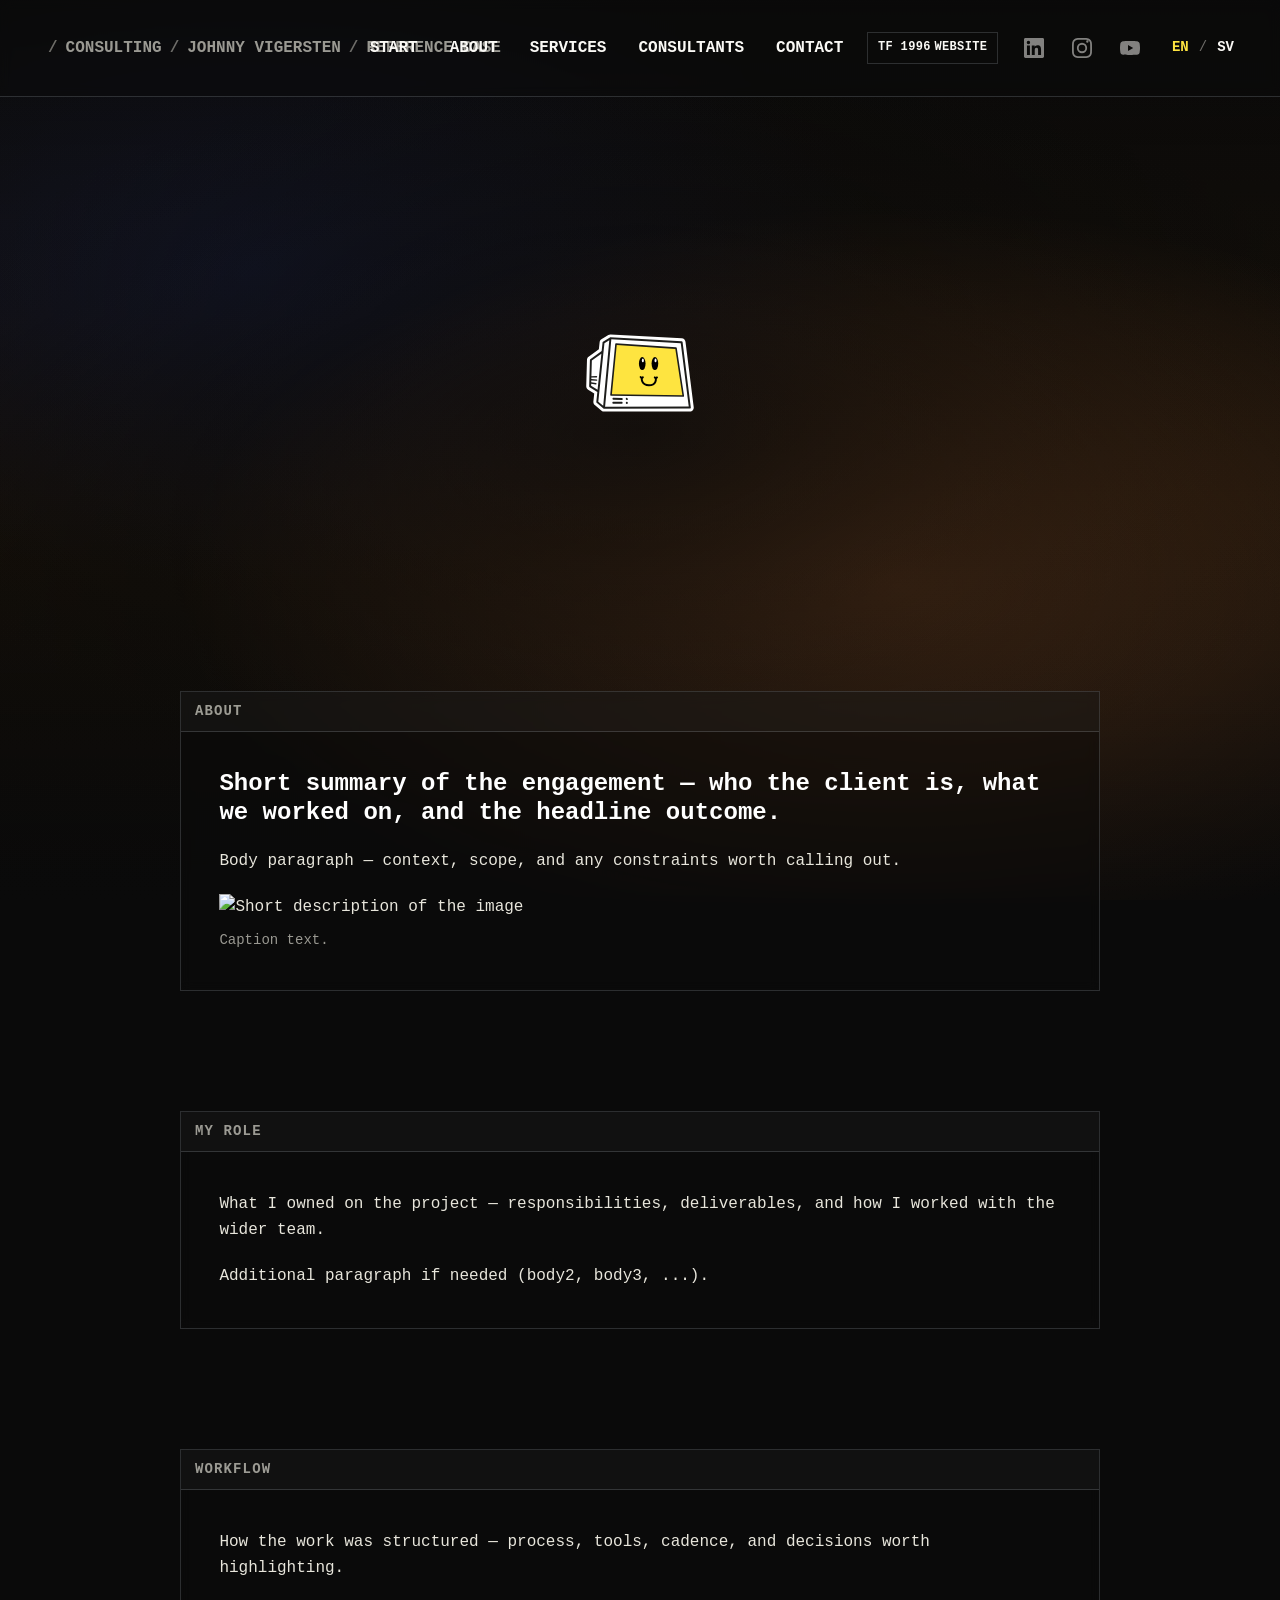
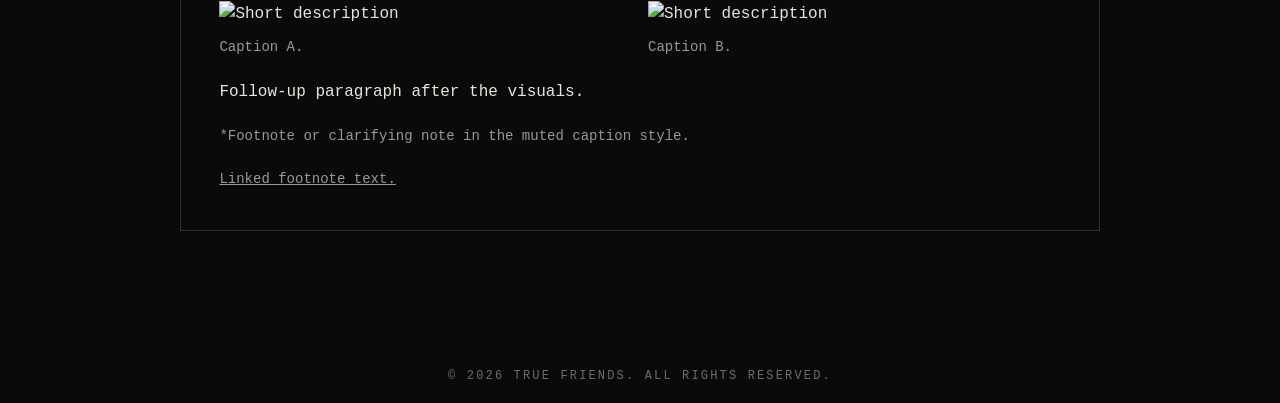
==== reference-cases/template.html @ f553ed0c "True Friends Consulting, split out of true-friends-website Consulting's own content, plus the brand " ====
<!DOCTYPE html>
<html lang="en">
<head>
    <meta charset="UTF-8">
    <meta name="viewport" content="width=device-width, initial-scale=1.0">
    <meta name="theme-color" content="#0a0a0a">
    <!-- TODO: customise the page title per case (e.g. "True Friends — Epiroc"). -->
    <title>True Friends — Reference case</title>
    <!-- TODO: customise the description per case. -->
    <meta name="description" content="True Friends reference case — short summary of the engagement, role and outcome.">

    <meta http-equiv="Content-Security-Policy" content="default-src 'self'; style-src 'self' https://fonts.googleapis.com; font-src 'self' https://fonts.gstatic.com; script-src 'self'; connect-src 'self' https://formsubmit.co; img-src 'self' data:; form-action 'self' https://formsubmit.co; base-uri 'self'; object-src 'none';">
    <meta name="referrer" content="strict-origin-when-cross-origin">
    <meta name="robots" content="index,follow">

    <link rel="icon" type="image/svg+xml" href="../img/tf-pc-favicon.svg">

    <link rel="preconnect" href="https://fonts.googleapis.com">
    <link rel="preconnect" href="https://fonts.gstatic.com" crossorigin>
    <link rel="stylesheet" href="https://fonts.googleapis.com/css2?family=JetBrains+Mono:wght@400;500;700;800&display=swap">

    <link rel="stylesheet" href="../css/tokens.css">
    <link rel="stylesheet" href="../css/base.css">
    <link rel="stylesheet" href="../css/components.css?v=2">
    <link rel="stylesheet" href="../css/layout.css">
    <!-- Blocking on purpose: decides before first paint whether the
         English markup is about to be translated. See the file. -->
    <script src="../js/lang-boot.js"></script>
</head>
<body>


<svg class="tf-svg-sprite" aria-hidden="true" style="position:absolute;width:0;height:0;overflow:hidden">
  <defs>
    <symbol id="icon-linkedin" viewBox="0 0 24 24"><path d="M20.45 20.45h-3.55v-5.57c0-1.33-.02-3.05-1.86-3.05-1.86 0-2.14 1.45-2.14 2.95v5.67H9.35V9h3.41v1.56h.05c.48-.9 1.64-1.86 3.38-1.86 3.61 0 4.27 2.38 4.27 5.47v6.28zM5.34 7.43a2.06 2.06 0 110-4.12 2.06 2.06 0 010 4.12zM7.11 20.45H3.56V9h3.55v11.45zM22.22 0H1.77C.79 0 0 .77 0 1.72v20.56C0 23.23.79 24 1.77 24h20.45C23.21 24 24 23.23 24 22.28V1.72C24 .77 23.21 0 22.22 0z"/></symbol>
    <symbol id="icon-instagram" viewBox="0 0 24 24"><path d="M12 2.16c3.2 0 3.58.01 4.85.07 1.17.05 1.8.25 2.23.41.56.22.96.48 1.38.9.42.42.68.82.9 1.38.16.42.36 1.06.41 2.23.06 1.27.07 1.65.07 4.85s-.01 3.58-.07 4.85c-.05 1.17-.25 1.8-.41 2.23-.22.56-.48.96-.9 1.38-.42.42-.82.68-1.38.9-.42.16-1.06.36-2.23.41-1.27.06-1.65.07-4.85.07s-3.58-.01-4.85-.07c-1.17-.05-1.8-.25-2.23-.41-.56-.22-.96-.48-1.38-.9-.42-.42-.68-.82-.9-1.38-.16-.42-.36-1.06-.41-2.23C2.17 15.58 2.16 15.2 2.16 12s.01-3.58.07-4.85c.05-1.17.25-1.8.41-2.23.22-.56.48-.96.9-1.38.42-.42.82-.68 1.38-.9.42-.16 1.06-.36 2.23-.41C8.42 2.17 8.8 2.16 12 2.16zM12 0C8.74 0 8.33.01 7.05.07 5.78.13 4.9.34 4.14.63c-.79.31-1.46.72-2.13 1.38C1.35 2.68.94 3.35.63 4.14.34 4.9.13 5.78.07 7.05.01 8.33 0 8.74 0 12s.01 3.67.07 4.95c.06 1.27.27 2.15.56 2.91.31.79.72 1.46 1.38 2.13.67.67 1.34 1.07 2.13 1.38.76.29 1.64.5 2.91.56C8.33 23.99 8.74 24 12 24s3.67-.01 4.95-.07c1.27-.06 2.15-.27 2.91-.56.79-.31 1.46-.72 2.13-1.38.67-.67 1.07-1.34 1.38-2.13.29-.76.5-1.64.56-2.91.06-1.28.07-1.69.07-4.95s-.01-3.67-.07-4.95c-.06-1.27-.27-2.15-.56-2.91-.31-.79-.72-1.46-1.38-2.13C21.32 1.35 20.65.94 19.86.63 19.1.34 18.22.13 16.95.07 15.67.01 15.26 0 12 0zm0 5.84a6.16 6.16 0 100 12.32 6.16 6.16 0 000-12.32zm0 10.16a4 4 0 110-8 4 4 0 010 8zm6.41-10.4a1.44 1.44 0 100-2.88 1.44 1.44 0 000 2.88z"/></symbol>
    <symbol id="icon-youtube" viewBox="0 0 24 24"><path d="M23.5 6.2a3 3 0 00-2.1-2.12C19.6 3.6 12 3.6 12 3.6s-7.6 0-9.4.48A3 3 0 00.5 6.2 31.3 31.3 0 000 12a31.3 31.3 0 00.5 5.8 3 3 0 002.1 2.12C4.4 20.4 12 20.4 12 20.4s7.6 0 9.4-.48a3 3 0 002.1-2.12A31.3 31.3 0 0024 12a31.3 31.3 0 00-.5-5.8zM9.6 15.6V8.4l6.24 3.6-6.24 3.6z"/></symbol>
  </defs>
</svg>
<a href="#main" class="sr-only" data-i18n="aria.skip">Skip to content</a>

<header class="nav" id="site-nav" data-open="false">
    <div class="nav__inner">
        <div class="nav__crumbs">
            <a href="../index.html" class="nav__brand" aria-label="True Friends home" data-i18n-aria-label="aria.home">
                <img class="nav__brand-logo" src="../img/tf-pc-logo-transparent.svg" alt=""
                     width="1955" height="1491" decoding="async">
                <img class="nav__brand-logo nav__brand-logo--hover" src="../img/tf-pc-logo-yellow-transparent.svg" alt=""
                     width="1955" height="1491" decoding="async" aria-hidden="true">
            </a>
            <span class="nav__crumb-sep" aria-hidden="true">/</span>
            <a href="../consulting.html" class="nav__crumb-link" data-i18n="hero.consulting">Consulting</a>
            <span class="nav__crumb-sep" aria-hidden="true">/</span>
            <!-- TODO: swap the consultant name + data-i18n key if the case is by a different consultant. -->
            <a href="../consulting.html#team" class="nav__crumb-link" data-i18n="team.members.johnny.name">Johnny Vigersten</a>
            <span class="nav__crumb-sep" aria-hidden="true">/</span>
            <!-- TODO: replace with the case name, e.g. "Epiroc". -->
            <span class="nav__crumb-current" aria-current="page">Reference case</span>
        </div>

        <nav class="nav__links" aria-label="Primary" data-i18n-aria-label="aria.primary">
            <a class="nav__link" href="../consulting.html#top" data-i18n="nav.start">Start</a>
            <a class="nav__link" href="../consulting.html#about" data-i18n="nav.about">About</a>
            <a class="nav__link" href="../consulting.html#services" data-i18n="nav.services">Services</a>
            <a class="nav__link" href="../consulting.html#team" data-i18n="nav.team">Consultants</a>
            <a class="nav__link" href="../consulting.html#contact" data-i18n="nav.contact">Contact</a>
        </nav>

        <div class="nav__right">
            <a class="nav__era" href="../1996/index.html"><span data-i18n="era.classic">TF 1996</span> <span class="nav__era-tail" data-i18n="era.classicTail">website</span></a>

            <div class="nav__socials" aria-label="Social links" data-i18n-aria-label="aria.socialLinks">
                <a class="social" data-href="https://www.linkedin.com/" target="_blank" rel="noopener" aria-label="LinkedIn" aria-disabled="true">
                    <svg viewBox="0 0 24 24" fill="currentColor" aria-hidden="true"><use href="#icon-linkedin"/></svg>
                </a>
                <a class="social" data-href="https://www.instagram.com/" target="_blank" rel="noopener" aria-label="Instagram" aria-disabled="true">
                    <svg viewBox="0 0 24 24" fill="currentColor" aria-hidden="true"><use href="#icon-instagram"/></svg>
                </a>
                <a class="social" data-href="https://www.youtube.com/" target="_blank" rel="noopener" aria-label="YouTube" aria-disabled="true">
                    <svg viewBox="0 0 24 24" fill="currentColor" aria-hidden="true"><use href="#icon-youtube"/></svg>
                </a>
            </div>


            <div class="nav__langs" role="group" aria-label="Switch language" data-i18n-aria-label="aria.langSwitch">
                <button type="button" class="nav__lang" data-lang="en" aria-pressed="true">EN</button>
                <span class="nav__lang-divider" aria-hidden="true">/</span>
                <button type="button" class="nav__lang" data-lang="sv" aria-pressed="false">SV</button>
            </div>

            <button class="nav__toggle" aria-label="Toggle navigation menu" aria-controls="mobile-drawer" aria-expanded="false" data-i18n-aria-label="aria.mobileMenu">
                <span class="icon-bar" aria-hidden="true"></span>
            </button>
        </div>
    </div>

    <div class="nav__drawer" id="mobile-drawer">
        <a class="nav__link" href="../consulting.html#top" data-i18n="nav.start">Start</a>
        <a class="nav__link" href="../consulting.html#about" data-i18n="nav.about">About</a>
        <a class="nav__link" href="../consulting.html#services" data-i18n="nav.services">Services</a>
        <a class="nav__link" href="../consulting.html#team" data-i18n="nav.team">Consultants</a>
        <a class="nav__link" href="../consulting.html#contact" data-i18n="nav.contact">Contact</a>
        <div class="nav__langs nav__langs--drawer" role="group" aria-label="Switch language">
            <button type="button" class="nav__lang" data-lang="en" aria-pressed="true">EN</button>
            <span class="nav__lang-divider" aria-hidden="true">/</span>
            <button type="button" class="nav__lang" data-lang="sv" aria-pressed="false">SV</button>
        </div>
        <div class="nav__socials" aria-label="Social links" data-i18n-aria-label="aria.socialLinks">
            <a class="social" data-href="https://www.linkedin.com/" target="_blank" rel="noopener" aria-label="LinkedIn" aria-disabled="true">
                <svg viewBox="0 0 24 24" fill="currentColor" aria-hidden="true"><use href="#icon-linkedin"/></svg>
            </a>
            <a class="social" data-href="https://www.instagram.com/" target="_blank" rel="noopener" aria-label="Instagram" aria-disabled="true">
                <svg viewBox="0 0 24 24" fill="currentColor" aria-hidden="true"><use href="#icon-instagram"/></svg>
            </a>
            <a class="social" data-href="https://www.youtube.com/" target="_blank" rel="noopener" aria-label="YouTube" aria-disabled="true">
                <svg viewBox="0 0 24 24" fill="currentColor" aria-hidden="true"><use href="#icon-youtube"/></svg>
            </a>
        </div>
    </div>
</header>

<main id="main">
    <!-- Hero — blog-post sized. Per-case photo is set via a modifier class
         (e.g. `hero--epiroc`) defined in css/layout.css. The page CSP blocks
         inline `style` attributes, so the photo URL has to live in the CSS. -->
    <section class="hero hero--center hero--blog" id="top">
        <div class="hero__bg" aria-hidden="true"></div>
        <div class="hero__photo" aria-hidden="true"></div>
        <div class="hero__scrim" aria-hidden="true"></div>

        <div class="hero__content">
            <!-- TODO: swap the logo path + alt to match the case
                 (e.g. ../img/reference-cases/<consultant-slug>/<slug>/<slug>-logo.png). -->
            <h1 class="hero__case-heading">
                <img class="hero__case-logo" src="../img/tf-pc-logo-transparent.svg" alt="Client name">
            </h1>
        </div>
    </section>

    <!--
      Per-case body copy goes through a per-case translation file, same
      pattern as the rest of the site. Translation files are grouped by
      consultant, mirroring the reference-cases/ folder structure. For
      each new case:
        1. Create js/translations/<consultant-slug>/<slug>.js by copying
           an existing case file (e.g. johnny-vigersten/epiroc.js or
           johnny-vigersten/kopparbergs-brewery.js) and swap the slug.
        2. Add `refCases.<slug>.<section>.<key>` entries under both `en`
           and `sv` inside that file (body1, body2, ..., caption1, ...).
        3. Load it at the bottom of this page alongside common.js:
             <script src="../js/translations/common.js" defer></script>
             <script src="../js/translations/<consultant-slug>/<slug>.js" defer></script>
        4. Reference each entry on the corresponding tag here via
           `data-i18n="..."` — or `data-i18n-html="..."` if the string
           contains markup such as <a>.
      The inline text below is the fallback shown if a key is missing.

      Available content patterns inside any .section__body:
        • Multiple paragraphs: <p>body1</p><p>body2</p> ...
        • Lede paragraph: <p class="lede">...</p>
        • Image with caption: <figure class="section__figure">
              <img src="..." alt="..." loading="lazy">
              <figcaption class="section__figure-caption">...</figcaption>
            </figure>
        • Two images side by side: wrap two .section__figure blocks in
            <div class="section__figure-row">...</div>
        • Muted footnote / disclaimer: <p class="section__note">...</p>
        • Inline link in a paragraph: use data-i18n-html and embed the
            <a href="..." target="_blank" rel="noopener">...</a> in the string.

      Every section is wrapped in a `.section__terminal` chrome window — same
      style used across the consulting and studio pages, so the ref case reads
      as part of the same terminal aesthetic. The chrome bar carries the
      section title; the body sits below it.

      To add a section other than About / My role / Workflow, follow the same
      <section class="section" id="<slug>" aria-labelledby="<slug>-label">
      structure, add `refCase.<key>` for the chrome title and any per-case
      body keys.
    -->
    <section class="section" id="about" aria-labelledby="about-label">
        <div class="container">
            <div class="section__terminal">
                <div class="section__terminal-chrome">
                    <span class="section__terminal-title" id="about-label" data-i18n="refCase.about">About</span>
                </div>
                <div class="section__terminal-body">
                    <div class="section__body">
                        <p class="lede">Short summary of the engagement — who the client is, what we worked on, and the headline outcome.</p>
                        <p>Body paragraph — context, scope, and any constraints worth calling out.</p>
                        <!-- Example: image + caption. Replace src/alt + the
                             figcaption text (or wire data-i18n to a caption key). -->
                        <figure class="section__figure">
                            <img src="../img/reference-cases/<consultant-slug>/<slug>/<filename>.jpg" alt="Short description of the image" loading="lazy">
                            <figcaption class="section__figure-caption">Caption text.</figcaption>
                        </figure>
                    </div>
                </div>
            </div>
        </div>
    </section>

    <section class="section" id="my-role" aria-labelledby="my-role-label">
        <div class="container">
            <div class="section__terminal">
                <div class="section__terminal-chrome">
                    <span class="section__terminal-title" id="my-role-label" data-i18n="refCase.myRole">My role</span>
                </div>
                <div class="section__terminal-body">
                    <div class="section__body">
                        <p>What I owned on the project — responsibilities, deliverables, and how I worked with the wider team.</p>
                        <p>Additional paragraph if needed (body2, body3, ...).</p>
                    </div>
                </div>
            </div>
        </div>
    </section>

    <section class="section" id="workflow" aria-labelledby="workflow-label">
        <div class="container">
            <div class="section__terminal">
                <div class="section__terminal-chrome">
                    <span class="section__terminal-title" id="workflow-label" data-i18n="refCase.workflow">Workflow</span>
                </div>
                <div class="section__terminal-body">
                    <div class="section__body">
                        <p>How the work was structured — process, tools, cadence, and decisions worth highlighting.</p>
                        <!-- Example: two images side by side. Each <figure>
                             keeps its own caption; the row stacks on mobile. -->
                        <div class="section__figure-row">
                            <figure class="section__figure">
                                <img src="../img/reference-cases/<consultant-slug>/<slug>/<filename-a>.jpg" alt="Short description" loading="lazy">
                                <figcaption class="section__figure-caption">Caption A.</figcaption>
                            </figure>
                            <figure class="section__figure">
                                <img src="../img/reference-cases/<consultant-slug>/<slug>/<filename-b>.jpg" alt="Short description" loading="lazy">
                                <figcaption class="section__figure-caption">Caption B.</figcaption>
                            </figure>
                        </div>
                        <p>Follow-up paragraph after the visuals.</p>
                        <!-- Example: muted footnote (.section__note) — same
                             visual weight as a figure caption. -->
                        <p class="section__note">*Footnote or clarifying note in the muted caption style.</p>
                        <!-- Example: inline hyperlink inside a section__note.
                             Switch the attribute to data-i18n-html so the <a>
                             renders as markup, and put the link in the string. -->
                        <p class="section__note"><a href="https://example.com" target="_blank" rel="noopener">Linked footnote text.</a></p>
                    </div>
                </div>
            </div>
        </div>
    </section>
</main>

<footer class="site-footer">
    <p class="site-footer__copyright" data-i18n="footer.copyright">&copy; 2026 True Friends. All rights reserved.</p>
</footer>

<button type="button" class="back-to-top" id="back-to-top" aria-label="Back to top" data-i18n-aria-label="aria.backToTop" hidden>
    <svg viewBox="0 0 24 24" fill="none" stroke="currentColor" stroke-width="2.5" stroke-linecap="round" stroke-linejoin="round" aria-hidden="true">
        <polyline points="6 15 12 9 18 15"/>
    </svg>
</button>

<script src="../js/translations/common.js" defer></script>
<script src="../js/main.js" defer></script>
</body>
</html>
---- css/tokens.css ----
/*
 * True Friends — Design Tokens
 * Source of truth for colors, typography, spacing, radii, motion.
 * Derived from True Friend Website File in Figma + brand logo (#FEE440).
 */

:root {
  /* ---------- Color ---------- */
  --color-bg: #0a0a0a;
  --color-surface: rgba(255, 255, 255, 0.04);
  --color-surface-hover: rgba(255, 255, 255, 0.07);

  --color-border-subtle: rgba(204, 213, 225, 0.10);
  --color-border: rgba(204, 213, 225, 0.18);
  --color-border-strong: rgba(204, 213, 225, 0.35);
  --color-border-input: rgba(204, 213, 225, 0.22);

  --color-text: #e8e6dc;
  --color-text-strong: #ffffff;
  --color-text-muted: rgba(232, 230, 220, 0.65);
  --color-text-subtle: rgba(232, 230, 220, 0.45);

  --color-cream: #faf9f5;
  --color-nav-fg: var(--color-cream);
  --color-nav-fg-hover: #fee440;

  --color-accent: #fee440;
  /* Flame red — the one hot note against the yellow/black ground. Rare by
     design: button press, the stamped sticker, nothing else. */
  --color-flame: #ff3b1f;
  --color-accent-pressed: #e6cf3a;
  --color-accent-ink: #0a0a0a;

  --color-focus-ring: #fee440;

  /* Frosted-glass surface used for the nav and the section chrome boxes
     — a semi-transparent dark tint under a subtle warm-white
     highlight. Combined with --blur-glass below they read as one
     consistent chrome. */
  --color-glass-tint: rgba(10, 10, 10, 0.5);
  --color-glass-highlight: rgba(255, 255, 255, 0.03);

  /* Backdrop filter applied to every glass surface. */
  --blur-glass: blur(6px) saturate(120%);

  /* Fallback gradient shown behind the hero photo. */
  --gradient-hero:
    radial-gradient(ellipse 80% 60% at 70% 65%, rgba(255, 140, 60, 0.35), transparent 70%),
    radial-gradient(ellipse 70% 50% at 20% 30%, rgba(20, 25, 50, 0.85), transparent 70%),
    linear-gradient(180deg, #0a0a0a 0%, #1a1208 55%, #0a0a0a 100%);

  /* ---------- Typography ---------- */
  /* One voice. JetBrains Mono sets everything that is live text — headings,
     body, nav, buttons, labels. Archivo used to take the display half, on
     the argument that a heavy condensed sans against a monospace body is
     the technical-documentation pairing. What retired it was the brand
     heroes: once each page opened on a drawn mark, the display drama moved
     to artwork and Archivo was left setting h2s, nav links and buttons —
     small sizes where its 900 weight and 88% width axis read as nothing
     more than a bold sans, while still costing its entire weight-and-width
     variable payload.

     The two tokens are kept separate and identical rather than collapsed
     into one. They name roles, not files, so the display half can be
     re-pointed at a second face later without touching a rule.

     Headings take their authority from weight, size, case and tracking
     instead of from a second family. That works here because the mark above
     them is already doing the shouting. */
  --font-display: "JetBrains Mono", ui-monospace, "SFMono-Regular", "Menlo", "Consolas", monospace;
  --font-body: "JetBrains Mono", ui-monospace, "SFMono-Regular", "Menlo", "Consolas", monospace;
  --fs-body: 1rem;
  --fs-small: 0.875rem;
  /* Small caps have no ascenders or descenders to set a rhythm, so they are
     opened up. There is no matching display value: --tracking-display was
     -0.04em to pull in Archivo's generous sidebearings, and a monospace face
     has a fixed advance width that negative tracking only crowds. */
  --tracking-label: 0.03em;

  --fs-caption: 0.75rem;

  --lh-snug: 1.2;
  --lh-relaxed: 1.65;

  /* ---------- Layout / spacing ---------- */
  --container-max: 1000px;
  --container-padding: clamp(1.25rem, 4vw, 2.5rem);
  --section-gap: clamp(5rem, 10vw, 7.5rem);
  --nav-height: 72px;

  /* ---------- Radii ---------- */

  /* ---------- Motion ---------- */
  --ease-out: cubic-bezier(0.22, 1, 0.36, 1);
  --duration-fast: 140ms;
  --duration-base: 220ms;

  /* ---------- Z-index ---------- */
  --z-nav: 50;
}

@media (prefers-reduced-motion: reduce) {
  :root {
    --duration-fast: 0ms;
    --duration-base: 0ms;
  }
}
---- css/base.css ----
/* True Friends — Base reset & typography */

*,
*::before,
*::after {
  box-sizing: border-box;
}

html {
  -webkit-text-size-adjust: 100%;
  text-size-adjust: 100%;
  scroll-behavior: smooth;
}

@media (prefers-reduced-motion: reduce) {
  html { scroll-behavior: auto; }
}

body {
  margin: 0;
  min-height: 100vh;
  background: var(--color-bg);
  color: var(--color-text);
  font-family: var(--font-body);
  font-size: var(--fs-body);
  line-height: var(--lh-relaxed);
  -webkit-font-smoothing: antialiased;
  -moz-osx-font-smoothing: grayscale;
  text-rendering: optimizeLegibility;
}

img, svg, video {
  display: block;
  max-width: 100%;
  height: auto;
}

a {
  color: inherit;
  text-decoration: none;
  transition: color var(--duration-fast) var(--ease-out);
}

button {
  font: inherit;
  color: inherit;
  background: none;
  border: 0;
  padding: 0;
  cursor: pointer;
}

input,
textarea,
select {
  font: inherit;
  color: inherit;
}

ul, ol {
  margin: 0;
  padding: 0;
  list-style: none;
}

p {
  margin: 0;
}

h1, h2, h3, h4, h5, h6 {
  margin: 0;
  font-family: var(--font-display);
  font-weight: 800;
  line-height: var(--lh-snug);
  color: var(--color-text-strong);
}

:focus-visible {
  outline: 2px solid var(--color-focus-ring);
  outline-offset: 3px;
  border-radius: 4px;
}

::selection {
  background: var(--color-accent);
  color: var(--color-accent-ink);
}

/* Typography utilities */
.lede {
  font-family: var(--font-body);
  font-size: 24px;
  line-height: var(--lh-snug);
  color: var(--color-text-strong);
  font-weight: 700;
}

.accent {
  color: var(--color-accent);
}

.sr-only {
  position: absolute;
  width: 1px;
  height: 1px;
  padding: 0;
  margin: -1px;
  overflow: hidden;
  clip: rect(0, 0, 0, 0);
  white-space: nowrap;
  border: 0;
}

/* Visually-hidden honeypot field for bot detection.
   Real users can't see or focus it. Bots fill it; submission is silently dropped. */
.honeypot {
  position: absolute;
  left: -9999px;
  top: auto;
  width: 1px;
  height: 1px;
  opacity: 0;
  overflow: hidden;
  pointer-events: none;
}

/* Held back by js/lang-boot.js while a Swedish visitor's page is still
   English in the markup. `visibility` rather than `display` so layout
   resolves underneath and nothing reflows when it lifts — and the body
   background still paints, so it reads as the page arriving, not a blank
   screen. English visitors never get this attribute. */
html[data-tf-translating] body {
  visibility: hidden;
}
---- css/components.css ----
/* True Friends — Design system components
 * Buttons, inputs, nav, service items, social icons, modal, footer.
 */

/* ---------- Button ---------- */
.btn {
  --btn-bg: var(--color-accent);
  --btn-fg: var(--color-accent-ink);
  display: inline-flex;
  align-items: center;
  justify-content: center;
  gap: 0.5rem;
  height: 48px;
  padding: 0 1.25rem;
  border-radius: 0;
  background: var(--btn-bg);
  color: var(--btn-fg);
  font-family: var(--font-display);
  font-weight: 700;
  font-size: 16px;
  line-height: 1.2;
  letter-spacing: var(--tracking-label);
  text-transform: uppercase;
  cursor: pointer;
  transition:
    background-color var(--duration-base) var(--ease-out),
    transform var(--duration-fast) var(--ease-out),
    box-shadow var(--duration-base) var(--ease-out);
}

.btn:hover {
  --btn-bg: var(--color-cream);
}

.btn:active {
  --btn-bg: var(--color-accent-pressed);
  transform: translateY(1px);
}

.btn:disabled,
.btn[aria-disabled="true"] {
  opacity: 0.5;
  cursor: not-allowed;
}

.btn[aria-disabled="true"]:hover,
.btn[aria-disabled="true"]:active {
  --btn-bg: var(--color-accent);
  transform: none;
}

.btn--outline {
  --btn-bg: transparent;
  --btn-fg: var(--color-cream);
  border: 2px solid var(--color-cream);
}

.btn--outline:hover {
  --btn-bg: var(--color-cream);
  --btn-fg: var(--color-bg);
}

/* ---------- Form ---------- */
.field {
  position: relative;
  display: block;
}

.field__input,
.field__textarea {
  width: 100%;
  height: 48px;
  padding: 0 14px;
  background: transparent;
  color: var(--color-text-strong);
  border: 1px solid var(--color-border-input);
  border-radius: 0;
  font-family: var(--font-body);
  font-size: var(--fs-body);
  transition:
    border-color var(--duration-base) var(--ease-out),
    background-color var(--duration-base) var(--ease-out);
}

.field__textarea {
  height: 109px;
  padding: 12px 14px;
  resize: vertical;
  min-height: 96px;
}

.field__input::placeholder,
.field__textarea::placeholder {
  color: var(--color-text-subtle);
}

.field__input:hover,
.field__textarea:hover {
  border-color: var(--color-border-strong);
}

.field__input:focus,
.field__textarea:focus {
  outline: none;
  border-color: var(--color-accent);
  background: rgba(254, 228, 64, 0.04);
}

.field__input:invalid:not(:placeholder-shown),
.field__textarea:invalid:not(:placeholder-shown) {
  border-color: #ff7676;
}

.form {
  display: grid;
  gap: 14px;
  width: 100%;
  max-width: 384px;
}

.form__row {
  display: grid;
  grid-template-columns: 1fr 1fr;
  gap: 14px;
}

.form__status {
  font-size: var(--fs-small);
  min-height: 1.25rem;
  color: var(--color-text-muted);
}

.form__status:empty {
  display: none;
}

.form__status[data-state="success"] { color: var(--color-accent); }
.form__status[data-state="error"]   { color: #ff7676; }

/* ---------- Top nav ---------- */
.nav {
  position: sticky;
  top: 0;
  z-index: var(--z-nav);
  background: rgba(10, 10, 10, 0.78);
  -webkit-backdrop-filter: saturate(180%) blur(10px);
  backdrop-filter: saturate(180%) blur(10px);
  border-bottom: 1px solid rgba(255, 255, 255, 0.04);
}

.nav__inner {
  display: grid;
  grid-template-columns: 1fr auto 1fr;
  align-items: center;
  column-gap: 1.5rem;
  height: 72px;
  padding: 0 var(--container-padding);
}

.nav__brand  { justify-self: start; }
.nav__crumbs { justify-self: start; display: flex; align-items: center; gap: 0.5rem; min-width: 0; }
.nav__links  { justify-self: center; }

.nav__crumb-sep {
  font-family: var(--font-display);
  font-weight: 700;
  font-size: 16px;
  color: var(--color-text-subtle);
  user-select: none;
}

.nav__crumb-current {
  font-family: var(--font-display);
  font-weight: 700;
  font-size: 16px;
  text-transform: uppercase;
  letter-spacing: normal;
  color: var(--color-text-muted);
  white-space: nowrap;
}

.nav__crumb-link {
  font-family: var(--font-display);
  font-weight: 700;
  font-size: 16px;
  text-transform: uppercase;
  letter-spacing: normal;
  color: var(--color-text-muted);
  text-decoration: none;
  white-space: nowrap;
  transition: color var(--duration-base) var(--ease-out);
}

.nav__crumb-link:hover,
.nav__crumb-link:focus-visible {
  color: var(--color-nav-fg-hover);
}

/* On narrow viewports the breadcrumb crumbs get squeezed against the
   hamburger; drop the separator + current page to keep the brand readable. */
@media (max-width: 480px) {
  .nav__crumb-sep,
  .nav__crumb-link,
  .nav__crumb-current { display: none; }
}

.nav__right {
  grid-column: 3;
  justify-self: end;
  display: flex;
  align-items: center;
  gap: 20px;
}

@media (min-width: 768px) {
  .nav__inner { height: 96px; }
}

/* Holds the two stacked wordmark images and no text, so it carries no type
   properties — those were left from when the brand was the words "True
   Friends", and `color` lost its last consumer when the hover became an
   opacity swap between two files. */
.nav__brand {
  display: inline-grid;
  align-items: center;
}

/* Two copies of the mark stacked in the same grid cell: white
   underneath, yellow on top at zero opacity. Hover fades the yellow in,
   and because both are the identical artwork it lands exactly over the
   white, with no fade — the swap is instant. No colour maths, no mask,
   no filter either: CSS cannot recolour the
   fills inside an <img>, and masking the SVG failed because its root is
   width="100%" height="100%", so it carries no intrinsic size. Two files
   sidesteps all of it. */
.nav__brand:hover .nav__brand-logo--hover { opacity: 1; }

/* Sized by height, so the nav row stays put whatever the artwork's ratio.
   The viewBox is cropped to the ink, so this height IS the glyph height —
   no clear space to discount. The numbers are the uncropped 26/3.4/34
   scaled by 1174.876/1451, the fraction of the old box that was actually
   inked, so the mark renders at the size it did before the crop. */
.nav__brand-logo {
  grid-area: 1 / 1;
  display: block;
  height: clamp(21px, 2.75vw, 27.5px);
  width: auto;
}

.nav__brand-logo--hover {
  opacity: 0;
}
.nav__links {
  display: none;
  align-items: center;
  gap: 2rem;
}

.nav__link {
  font-family: var(--font-display);
  font-size: 16px;
  font-weight: 700;
  letter-spacing: normal;
  text-transform: uppercase;
  color: var(--color-nav-fg);
  padding: 0.5rem 0;
  position: relative;
}

.nav__link:hover { color: var(--color-nav-fg-hover); }

.nav__link[aria-current="true"]::after {
  content: "";
  position: absolute;
  left: 0;
  right: 0;
  bottom: -2px;
  height: 2px;
  background: var(--color-accent);
  border-radius: 2px;
}

.nav__socials {
  display: none;
  align-items: center;
  gap: 1rem;
}

.nav__toggle {
  display: inline-flex;
  align-items: center;
  justify-content: center;
  width: 44px;
  height: 44px;
  border-radius: 0;
}

.nav__langs {
  display: inline-flex;
  align-items: center;
  gap: 4px;
}

.nav__lang {
  font-family: var(--font-display);
  font-size: 14px;
  font-weight: 700;
  letter-spacing: normal;
  text-transform: uppercase;
  color: var(--color-nav-fg);
  padding: 4px 6px;
  background: none;
  border: 0;
  cursor: pointer;
  transition: color var(--duration-base) var(--ease-out);
}

.nav__lang:hover {
  color: var(--color-nav-fg-hover);
}

.nav__lang[aria-pressed="true"] {
  color: var(--color-accent);
}

.nav__lang-divider {
  color: var(--color-text-subtle);
  font-size: 14px;
  user-select: none;
}

.nav__langs--drawer {
  margin: 0.75rem 0 0;
  padding: 0.5rem 0 0;
}

.nav__toggle:hover { background: var(--color-surface-hover); }

.nav__toggle .icon-bar,
.nav__toggle .icon-bar::before,
.nav__toggle .icon-bar::after {
  display: block;
  width: 22px;
  height: 2px;
  background: var(--color-text-strong);
  border-radius: 2px;
  transition: transform var(--duration-base) var(--ease-out),
              opacity var(--duration-base) var(--ease-out);
}

.nav__toggle .icon-bar {
  position: relative;
}

.nav__toggle .icon-bar::before,
.nav__toggle .icon-bar::after {
  content: "";
  position: absolute;
  left: 0;
}

.nav__toggle .icon-bar::before { top: -7px; }
.nav__toggle .icon-bar::after  { top: 7px; }

.nav[data-open="true"] .nav__toggle .icon-bar {
  background: transparent;
}
.nav[data-open="true"] .nav__toggle .icon-bar::before {
  transform: translateY(7px) rotate(45deg);
}
.nav[data-open="true"] .nav__toggle .icon-bar::after {
  transform: translateY(-7px) rotate(-45deg);
}

/* Mobile drawer */
.nav__drawer {
  display: none;
  flex-direction: column;
  gap: 0.5rem;
  padding: 1rem var(--container-padding) 1.5rem;
  border-top: 1px solid rgba(255, 255, 255, 0.06);
  background: rgba(10, 10, 10, 0.95);
}

.nav__drawer .nav__link {
  padding: 0.875rem 0;
  font-size: 1rem;
  border-bottom: 1px solid rgba(255, 255, 255, 0.05);
}

.nav__drawer .nav__socials {
  display: flex;
  margin-top: 0.75rem;
}

.nav[data-open="true"] .nav__drawer {
  display: flex;
}

@media (min-width: 900px) {
  .nav__links    { display: flex; }
  .nav__socials  { display: flex; }
  .nav__langs    { display: inline-flex; }
  .nav__toggle   { display: none; }
  .nav__drawer   { display: none !important; }
}

@media (max-width: 899px) {
  /* Hide the desktop-only language switcher (the one in the right group);
     drawer keeps its own. */
  .nav__right .nav__langs { display: none; }
}

/* ---------- Social icons ---------- */
.social {
  display: inline-flex;
  align-items: center;
  justify-content: center;
  width: 32px;
  height: 32px;
  color: var(--color-text-strong);
  transition:
    color var(--duration-base) var(--ease-out),
    transform var(--duration-fast) var(--ease-out);
}

.social:not([aria-disabled="true"]):hover { color: var(--color-accent); }

.nav .social { color: var(--color-nav-fg); }
.nav .social:not([aria-disabled="true"]):hover { color: var(--color-nav-fg-hover); }

.social:not([aria-disabled="true"]):active { transform: scale(0.95); }

/* Placeholder socials: the real profile URLs don't exist yet, so the markup
   carries data-href instead of href (an <a> without href can't be activated
   or focused). This is just the visual cue — matches .btn[aria-disabled]. */
.social[aria-disabled="true"] {
  opacity: 0.5;
  cursor: not-allowed;
}

.social svg { width: 20px; height: 20px; }

.socials-row {
  display: inline-flex;
  align-items: center;
  gap: 12px;
}

/* Supplementary note shown beneath the services list. */
.services__note {
  margin-top: 0.5rem;
  font-size: var(--fs-small);
  color: var(--color-text-muted);
}

/* ---------- Footer ---------- */
.site-footer {
  margin-top: 0;
  padding: 1rem var(--container-padding);
  text-align: center;
}

.site-footer__copyright {
  font-family: var(--font-display);
  font-size: var(--fs-caption);
  color: var(--color-text-subtle);
  letter-spacing: 0.18em;
  text-transform: uppercase;
}

/* ---------- Modal ---------- */
.modal {
  width: 506px;
  max-width: calc(100vw - 32px);
  max-height: calc(100vh - 32px);
  padding: 0;
  border: 0;
  background: var(--color-bg);
  color: var(--color-cream);
}

.modal::backdrop {
  background: rgba(0, 0, 0, 0.6);
  -webkit-backdrop-filter: blur(6px);
  backdrop-filter: blur(6px);
}

.modal__inner {
  display: flex;
  flex-direction: column;
  align-items: flex-start;
  padding: 40px;
  gap: 41px;
  position: relative;
}

.modal__heading {
  display: flex;
  flex-direction: column;
  gap: 16px;
  align-self: stretch;
}

.modal__title {
  font-family: var(--font-display);
  font-weight: 700;
  font-style: normal;
  font-size: 32px;
  line-height: 1;
  color: var(--color-cream);
  text-transform: none;
}

.modal__desc {
  font-size: 16px;
  line-height: 1.5;
  color: var(--color-text);
  margin: 0;
}

.modal__form {
  display: flex;
  flex-direction: column;
  gap: 14px;
  align-self: stretch;
  width: 100%;
}

.modal__form .field__textarea {
  min-height: 109px;
  height: 109px;
}

/* The contact form's submit spans the form, the way .modal__actions' pair
   spans the modal — one action so the row is undivided, two actions so it
   splits in half. Same structure either way, rather than a lone button
   left stranded against one edge. */
.form__actions {
  display: flex;
  width: 100%;
}

.form__actions .btn {
  flex: 1;
}

.modal__actions {
  display: flex;
  flex-direction: row;
  gap: 14px;
  width: 100%;
  margin-top: 2px;
}

.modal__actions .btn {
  flex: 1;
  height: 48px;
  padding: 0;
}

@media (max-width: 540px) {
  .modal__inner {
    padding: 32px 20px;
    gap: 28px;
  }
  .modal__form .form__row {
    grid-template-columns: 1fr;
  }
  .modal__actions {
    flex-direction: column-reverse;
  }
  .modal__actions .btn {
    flex: none;
    width: 100%;
    height: 48px;
    min-height: 48px;
  }
}

/* Prevent body scroll while dialog is open */
body:has(dialog[open]) { overflow: hidden; }

/* ---------- Inline email row ---------- */
.email-row {
  display: inline-flex;
  align-items: center;
  gap: 0.625rem;
  color: var(--color-text-strong);
  font-weight: 500;
}

.email-row:hover { color: var(--color-accent); }

.email-row svg { width: 20px; height: 20px; flex: none; }

.address-row {
  display: inline-flex;
  align-items: flex-start;
  gap: 0.625rem;
  color: var(--color-text-strong);
  font-weight: 500;
  font-style: normal;
}

.address-row svg { width: 20px; height: 20px; flex: none; margin-top: 0.125rem; }

.address-row > span { display: flex; flex-direction: column; }

/* ---------- Gallery (base) ----------
   Just the outer container; the actual tile grid + row-based icon view
   is styled inside .gallery-listing in layout.css. */
.gallery { display: grid; gap: 1.5rem; }

.gallery__item[hidden] { display: none; }

/* ---------- Lightbox ---------- */
.lightbox {
  width: min(1100px, calc(100vw - 32px));
  max-width: none;
  max-height: calc(100vh - 32px);
  padding: 0;
  border: 0;
  background: var(--color-bg);
  color: var(--color-cream);
  overflow: hidden;
}

.lightbox::backdrop {
  background: rgba(0, 0, 0, 0.85);
  -webkit-backdrop-filter: blur(6px);
  backdrop-filter: blur(6px);
}

.lightbox__inner {
  display: grid;
  /* minmax(0, 1fr) lets the stage row shrink below its min-content so the
     thumbnail row always has room — without it, a tall image stretches the
     stage and pushes the thumbnails out of view. */
  grid-template-rows: minmax(0, 1fr) auto;
  gap: 0;
  height: min(80vh, 720px);
}

.lightbox__close {
  position: absolute;
  top: 12px;
  right: 12px;
  z-index: 1;
  width: 40px;
  height: 40px;
  display: inline-flex;
  align-items: center;
  justify-content: center;
  background: rgba(10, 10, 10, 0.6);
  color: var(--color-cream);
  border-radius: 0;
  cursor: pointer;
}

.lightbox__close:hover { color: var(--color-accent); }
.lightbox__close svg { width: 22px; height: 22px; }

.lightbox__stage {
  position: relative;
  display: grid;
  grid-template-columns: auto minmax(0, 1fr) auto;
  /* Image row absorbs available height; caption row sits in its own slot
     so it can never collide with the thumbnail strip below. */
  grid-template-rows: minmax(0, 1fr) auto;
  align-items: center;
  justify-items: center;
  gap: 8px;
  padding: 16px;
  min-height: 0;
}

.lightbox__image {
  grid-column: 2;
  grid-row: 1;
  max-width: 100%;
  max-height: 100%;
  object-fit: contain;
  background:
    var(--color-surface)
    url("../img/gallery/placeholder.svg") center / 96px no-repeat;
}

.lightbox__caption {
  font-family: var(--font-body);
  grid-column: 1 / -1;
  grid-row: 2;
  margin: 0;
  font-size: 14px;
  color: var(--color-text-muted);
  letter-spacing: 0.1em;
}

.lightbox__nav {
  width: 44px;
  height: 44px;
  display: inline-flex;
  align-items: center;
  justify-content: center;
  background: transparent;
  color: var(--color-cream);
  border-radius: 0;
  cursor: pointer;
  transition: color var(--duration-base) var(--ease-out);
}

.lightbox__nav:hover { color: var(--color-accent); }
.lightbox__nav svg { width: 22px; height: 22px; }

.lightbox__thumbs {
  display: flex;
  gap: 6px;
  padding: 8px 16px 16px;
  overflow-x: auto;
  scrollbar-width: thin;
}

.lightbox__thumb {
  flex: none;
  width: 64px;
  height: 64px;
  padding: 0;
  border: 2px solid transparent;
  background:
    var(--color-surface)
    url("../img/gallery/placeholder.svg") center / 28px no-repeat;
  cursor: pointer;
  opacity: 0.6;
  transition:
    opacity var(--duration-base) var(--ease-out),
    border-color var(--duration-base) var(--ease-out);
}

.lightbox__thumb img {
  display: block;
  width: 100%;
  height: 100%;
  object-fit: cover;
}

.lightbox__thumb:hover { opacity: 0.85; }
.lightbox__thumb[aria-current="true"] {
  opacity: 1;
  border-color: var(--color-accent);
}

@media (max-width: 720px) {
  .lightbox__inner { height: min(85vh, 600px); }
  .lightbox__image { max-height: calc(85vh - 200px); }
  .lightbox__nav { width: 36px; height: 36px; }
  .lightbox__thumb { width: 52px; height: 52px; }
}

/* ---------- Back-to-top button ---------- */
.back-to-top {
  position: fixed;
  right: clamp(1rem, 3vw, 2rem);
  bottom: clamp(1rem, 3vw, 2rem);
  z-index: var(--z-nav);
  width: 48px;
  height: 48px;
  display: inline-flex;
  align-items: center;
  justify-content: center;
  border-radius: 0;
  background: var(--color-accent);
  color: var(--color-accent-ink);
  cursor: pointer;
  opacity: 0;
  transform: translateY(8px);
  pointer-events: none;
  transition:
    opacity var(--duration-base) var(--ease-out),
    transform var(--duration-base) var(--ease-out),
    background-color var(--duration-base) var(--ease-out);
}

.back-to-top[data-visible="true"] {
  opacity: 1;
  transform: translateY(0);
  pointer-events: auto;
}

.back-to-top:hover { background: var(--color-cream); }

.back-to-top svg { width: 22px; height: 22px; }

/* ---------------------------------------------------------------------------
 * TF Classic
 *
 * A second copy of this site, built as a 1996 web browser, lives under
 * /1996/. The way in is one chip at the head of the right-hand nav group —
 * the first thing in that cluster, so it reads as an invitation rather than
 * as another utility toggle.
 *
 * Unlike the socials and the language switcher it stays visible at every
 * width, because on the landing page there is no drawer to hide it in. What
 * gives way on a narrow screen is the second word.
 * ------------------------------------------------------------------------ */

.nav__era {
  display: inline-flex;
  align-items: center;
  gap: 0.3em;
  flex: none;
  padding: 0.3rem 0.6rem;
  font-family: var(--font-display);
  font-size: var(--fs-caption);
  font-weight: 700;
  letter-spacing: var(--tracking-label);
  text-transform: uppercase;
  white-space: nowrap;
  color: var(--color-nav-fg);
  text-decoration: none;
  border: 1px solid var(--color-border);
  transition:
    color var(--duration-fast) var(--ease-out),
    border-color var(--duration-fast) var(--ease-out),
    background-color var(--duration-fast) var(--ease-out);
}
.nav__era:hover,
.nav__era:focus-visible {
  color: var(--color-accent-ink);
  background: var(--color-accent);
  border-color: var(--color-accent);
}

@media (max-width: 599px) {
  .nav__era-tail { display: none; }
  .nav__era { padding: 0.28rem 0.5rem; }
}
---- css/layout.css ----
/* True Friends — Page layout & sections (mobile-first, responsive) */

.container {
  width: 100%;
  max-width: var(--container-max);
  margin: 0 auto;
  padding-left: var(--container-padding);
  padding-right: var(--container-padding);
}

/* ---------- Hero ---------- */
.hero {
  position: relative;
  isolation: isolate;
  min-height: 80vh;
  display: flex;
  align-items: center;
  justify-content: center;
  padding: 6rem var(--container-padding);
  overflow: hidden;
  text-align: left;
  --hero-photo-url: url("../img/studio-hero-bg.webp");
}

.hero--consulting {
  --hero-photo-url: url("../img/consulting-hero-bg.webp");
}

/* Reference case modifiers — set the per-case hero photo here so the URL
   stays out of inline `style` attributes (blocked by the page CSP). */
.hero--epiroc {
  --hero-photo-url: url("../img/reference-cases/johnny-vigersten/epiroc/epiroc-hero.webp");
}

.hero--kopparbergs-brewery {
  --hero-photo-url: url("../img/reference-cases/johnny-vigersten/kopparbergs-brewery/kopparbergs-hero.webp");
}

.hero--ske-kraft {
  --hero-photo-url: url("../img/reference-cases/johnny-vigersten/ske-kraft/ske-kraft-hero.webp");
}

.hero--avarn {
  --hero-photo-url: url("../img/reference-cases/johnny-vigersten/avarn/avarn-bg.webp");
}

.hero--bufab {
  --hero-photo-url: url("../img/reference-cases/johnny-vigersten/bufab/bufab-bg.webp");
}

.hero--sectra {
  --hero-photo-url: url("../img/reference-cases/johnny-vigersten/sectra/sectra-bg.webp");
}

@media (min-width: 768px) {
  .hero {
    min-height: 92vh;
  }
}

.hero__bg {
  position: absolute;
  inset: 0;
  z-index: -2;
  background-image: var(--gradient-hero);
  background-size: cover;
  background-position: center;
}

.hero__photo {
  position: absolute;
  inset: 0;
  z-index: -1;
  background-image: var(--hero-photo-url, none);
  background-size: cover;
  background-position: center;
  opacity: 0.85;
  -webkit-mask-image: linear-gradient(180deg, #000 0%, #000 88%, transparent 100%);
          mask-image: linear-gradient(180deg, #000 0%, #000 88%, transparent 100%);
}

.hero__scrim {
  position: absolute;
  inset: 0;
  z-index: -1;
  background:
    radial-gradient(ellipse 55% 60% at 50% 55%, rgba(10, 10, 10, 0.7) 0%, rgba(10, 10, 10, 0) 70%),
    linear-gradient(180deg, rgba(10, 10, 10, 0.4) 0%, rgba(10, 10, 10, 0.1) 35%, rgba(10, 10, 10, 0.6) 100%);
}

.hero__content {
  display: grid;
  gap: 0;
  justify-items: start;
  width: fit-content;
  max-width: 100%;
}

.hero__cta {
  margin-top: 32px;
  justify-self: center;
}

.hero__cta--row {
  display: inline-flex;
  flex-wrap: wrap;
  justify-content: center;
  gap: 40px;
}

/* Hero modifiers */
.hero--center .hero__content {
  justify-items: center;
  text-align: center;
  max-width: 720px;
  gap: 32px;
}

.hero--center .hero__cta { margin-top: 0; }

.hero--studio .hero__scrim,
.hero--blog .hero__scrim,
body.landing .hero__scrim {
  background:
    radial-gradient(ellipse 80% 55% at 50% 48%, rgba(10, 10, 10, 0.72) 0%, rgba(10, 10, 10, 0) 75%),
    linear-gradient(180deg, rgba(10, 10, 10, 0.45) 0%, rgba(10, 10, 10, 0.2) 35%, rgba(10, 10, 10, 0.6) 100%);
}

.hero--studio .hero__content,
body.landing .hero__content {
  gap: clamp(20px, 2.2vw, 32px);
}

/* Reference case hero — mirrors the brand-hero size + rhythm used on
   consulting / studio so the header reads as the same section, minus the
   chrome-box header. Same content-driven height, same padding stack, same
   left/right zero padding as `.hero--brand`. */
.hero--blog {
  min-height: auto;
  padding: clamp(8rem, 14vw, 12rem) 0 clamp(6rem, 12vw, 10rem);
  align-items: stretch;
}

/* Studio + consulting hero photos: full opacity and no bottom fade. The
   `.hero--studio` modifier is present on both pages (consulting also carries
   `.hero--consulting`), so one selector covers them both. Landing has
   neither modifier, so its `.hero__photo` keeps the base fade and opacity. */
.hero--studio .hero__photo {
  opacity: 1;
  -webkit-mask-image: none;
          mask-image: none;
}

/* Reference case hero photo: mirrors `.hero--brand .hero__photo` so the
   photo covers the hero, extends behind the fixed nav, and fades out with
   the same 60% linear mask used on consulting / landing. */
.hero--blog .hero__photo {
  opacity: 0.5;
  -webkit-mask-image: linear-gradient(180deg, #000 0%, #000 60%, transparent 100%);
          mask-image: linear-gradient(180deg, #000 0%, #000 60%, transparent 100%);
}

/* Client logo replaces the headline on reference case heros. Sized a step
   above the old title font-size so the client mark carries the hero. */
.hero__case-heading {
  margin: 0;
  line-height: 0;
}

.hero__case-logo {
  display: block;
  width: auto;
  height: clamp(44px, 8vw, 88px);
  object-fit: contain;
}

body.landing .hero__content {
  max-width: 800px;
}

/* ---------- Landing page layout ---------- */
/* Sticky footer: body fills at least the viewport, main flex-grows so the
   footer always sits at the bottom of the screen (or bottom of the page
   if content pushes past it). The hero itself also flex-grows inside main
   so the hero photo (position: absolute inset: 0 inside the hero) fills
   the whole area between the nav and the email/footer row. Content is
   vertically centred inside the hero via align-items: center. */
body.landing {
  display: flex;
  flex-direction: column;
  /* svh is the *small* viewport height — the visible area with mobile
     browser chrome showing. 100vh is the large one, which overshoots on
     phones and puts the page into scroll before any content asks for it.
     The vh line stays as the fallback for browsers without svh. */
  min-height: 100vh;
  min-height: 100svh;
  isolation: isolate;
  --hero-photo-url: url("../img/landing-page-hero.webp");
}
body.landing main { flex: 1; display: flex; flex-direction: column; }
body.landing .hero { flex: 1; align-items: center; }

/* Photo/scrim/gradient divs are promoted to top-level children of body and
   positioned fixed to the viewport so they cover the entire screen — under
   the nav, behind the hero, and behind the email + footer. Isolation on
   body.landing keeps their negative z-index rendered between body's own
   background and the flow content above. */
body.landing > .hero__bg,
body.landing > .hero__photo,
body.landing > .hero__scrim {
  position: fixed;
  inset: 0;
  pointer-events: none;
}

body.landing > .hero__photo {
  opacity: 0.5;
  -webkit-mask-image: linear-gradient(180deg, #000 0%, #000 60%, transparent 100%);
          mask-image: linear-gradient(180deg, #000 0%, #000 60%, transparent 100%);
}

/* Chrome nav mirrors the chrome boxes' semi-transparent dark tint,
   subtle border, and frosted-glass backdrop. Positioned fixed so it floats
   over the hero photo — the photo extends up to the top of the viewport
   under the nav. Applies to every page that has a hero photo behind the
   nav: the landing, consulting and studio brand heroes (`.hero--brand`)
   plus reference cases (`.hero--blog`). */
body:has(.hero--brand) .nav,
body:has(.hero--blog) .nav {
  position: fixed;
  top: 0;
  left: 0;
  right: 0;
  background: var(--color-glass-tint);
  border-bottom: 1px solid var(--color-border);
  -webkit-backdrop-filter: var(--blur-glass);
          backdrop-filter: var(--blur-glass);
}

/* Promote the hero backdrop (bg + photo + scrim) to fixed positioning on
   consulting / studio (`.hero--brand`) and reference case (`.hero--blog`)
   pages so the photo fills the viewport and reads as one continuous image
   behind the fixed frosted nav — mirroring the landing page pattern where
   the photo already covers the whole screen. Isolation on the body keeps
   the z-index: -1 backdrop rendered between body's dark background and the
   flow content above. Isolation on `.hero` is turned off here (the base
   rule sets it) so the fixed photo participates directly in body's
   stacking context — otherwise `.hero` traps the photo in its own atom
   which paints on top of later flow siblings like sections and footer,
   hiding them. */
body:has(.hero--brand),
body:has(.hero--blog) {
  isolation: isolate;
}

.hero--brand,
.hero--blog {
  isolation: auto;
}

.hero--brand .hero__bg,
.hero--brand .hero__photo,
.hero--brand .hero__scrim,
.hero--blog .hero__bg,
.hero--blog .hero__photo,
.hero--blog .hero__scrim {
  position: fixed;
  inset: 0;
  pointer-events: none;
}

.landing-email {
  align-self: center;
  padding: 0.5rem 0;
}

/* ---------- Section template ---------- */
.section {
  padding: var(--section-gap) 0;
  scroll-margin-top: calc(var(--nav-height) + 16px);
}

@media (min-width: 768px) {
  :root { --nav-height: 96px; }
}

.section + .section { padding-top: 0; }

.section__body {
  display: grid;
  gap: 1.25rem;
}

/* Inline links inside body paragraphs and figure captions — underlined at rest
   so they read as links, accent yellow on hover / focus. `.btn` is excluded so
   buttons keep their own treatment. Listed selector by selector rather than
   applied to the whole body so structured list/row links (.email-row,
   .consultant-card__ref, etc.) aren't double-underlined. */
.section__body p a:not(.btn),
.section__figure-caption a:not(.btn) {
  text-decoration: underline;
}

.section__body a:not(.btn):hover,
.section__body a:not(.btn):focus-visible {
  color: var(--color-accent);
}

/* Inline image + caption block for use inside section bodies (e.g. reference
   case studies). Caption styling mirrors the studio services note. */
/* Bulleted list inside a section body. base.css strips list markers globally,
   so this restores them rather than leaning on the browser default. */
.section__list {
  list-style: disc;
  padding-left: 1.25rem;
  display: grid;
  gap: 0.4rem;
}

.section__figure {
  display: grid;
  gap: 0.5rem;
  margin: 0;
}

.section__figure img {
  display: block;
  width: 100%;
  height: auto;
}

/* Portrait variant — crops the photo to a 4:5 frame and holds the figure at a
   third of the body column width, so a tall image sits alongside the copy
   instead of dominating it. Goes full width on narrow viewports, where a third
   of a column is too small to read. */
.section__figure--portrait img {
  aspect-ratio: 4 / 5;
  object-fit: cover;
}

/* Figure row matched on height rather than stretched to equal column widths —
   for a pair whose aspect ratios differ, where equal widths would upscale the
   narrower image and leave it towering over its neighbour. */
.section__figure-row--natural img {
  width: auto;
  max-width: 100%;
  max-height: 500px;
  margin-inline: auto;
}

.section__figure-caption {
  font-family: var(--font-body);
  margin: 0;
  font-size: var(--fs-small);
  color: var(--color-text-muted);
}

/* Small muted note inside a section body (e.g. footnotes / disclaimers).
   Same visual weight as a figure caption. */
.section__note {
  font-size: var(--fs-small);
  color: var(--color-text-muted);
}

/* Row of figures (e.g. two images side by side). Stacks on narrow viewports. */
.section__figure-row {
  display: grid;
  gap: 1rem;
}

@media (min-width: 720px) {
  .section__figure-row {
    grid-template-columns: 1fr 1fr;
  }

  /* --portrait also crops to 4:5; --third is width only, for images that
     must keep their own aspect ratio. */
  .section__figure--portrait,
  .section__figure--third {
    width: 33.333%;
  }
}

/* ---------- Section chrome box (consulting + studio sections) ----------
   Each section is wrapped in a titled panel. These are the last of the
   terminal look and are kept deliberately: a labelled bar, no traffic
   lights, so with the prompts and monospace gone they read as structure
   rather than costume. Class names still say `terminal` — renaming them
   touches every page, so it is left as its own job. Same tint, border, and
   frosted backdrop. The chrome bar shows the section title, followed
   by a `$ <slug>` prompt row above the content. */
.section__terminal {
  width: 100%;
  display: flex;
  flex-direction: column;
  overflow: hidden;
  background: var(--color-glass-tint);
  border: 1px solid var(--color-border);
  -webkit-backdrop-filter: var(--blur-glass);
          backdrop-filter: var(--blur-glass);
}

.section__terminal-chrome {
  display: flex;
  align-items: center;
  justify-content: space-between;
  gap: 0.75rem;
  flex: none;
  padding: 0.5rem 0.875rem;
  background: var(--color-glass-highlight);
  border-bottom: 1px solid var(--color-border);
}

.section__terminal-title {
  font-family: var(--font-display);
  font-size: clamp(0.875rem, 1.05vw, 1rem);
  font-weight: 700;
  letter-spacing: 0.08em;
  text-transform: uppercase;
  color: var(--color-text-muted);
}

.section__terminal-body {
  padding: clamp(1.5rem, 3vw, 2.5rem);
}

/* ---------- Gallery listing ($ ls img/gallery/) ----------
   Reframes the gallery as directory-listing output: a header line over a
   dense grid of square thumbnails. Tiles carry no visible filename and
   there is no footer — the whole run is on screen at once, so the images
   are left to speak for themselves. */
.gallery-listing {
  font-family: var(--font-body);
  font-size: clamp(0.9375rem, 1.05vw, 1rem);
  color: var(--color-text);
}

/* Rows override the default gallery grid — switch to a responsive
   file-browser-style icon grid: square thumbnails set close together,
   captionless. */
.gallery-listing__rows {
  display: grid;
  grid-template-columns: repeat(auto-fill, minmax(140px, 1fr));
  gap: clamp(0.5rem, 1vw, 0.75rem);
  margin: 0;
  padding: 0;
  list-style: none;
  grid-auto-rows: auto;
}

.gallery-listing__rows > li {
  grid-column: auto !important;
  grid-row: auto !important;
}

/* Each tile is the thumbnail alone. */
.gallery-listing .gallery__tile {
  display: block;
  width: 100%;
  padding: 0;
  background: transparent;
  border: 0;
  cursor: pointer;
  transition: opacity var(--duration-fast) var(--ease-out);
}

.gallery-listing .gallery__tile:hover,
.gallery-listing .gallery__tile:focus-visible {
  opacity: 0.75;
  outline: none;
}

.gallery-listing .gallery__tile:focus-visible img {
  outline: 2px solid var(--color-accent);
  outline-offset: -2px;
}

.gallery-listing .gallery__tile img {
  width: 100%;
  aspect-ratio: 1 / 1;
  height: auto;
  object-fit: cover;
  display: block;
}

.gallery-listing .gallery__tile::after { content: none; }

/* ---------- Service list (package-list style) ----------
   Each service renders as an expandable row: `[+] name  brief-summary`.
   Clicking the row swaps [+] for [-] and reveals the longer body copy
   beneath, aligned to the name column. Uses native <details>/<summary>
   so no JS. */
.service-list {
  display: flex;
  flex-direction: column;
  gap: 0;
  margin: 0;
  padding: 0;
  list-style: none;
}

.service-list > li + li {
  border-top: 1px solid var(--color-border);
}

.service-line {
  font-family: var(--font-body);
  font-size: clamp(0.9375rem, 1.1vw, 1.0625rem);
  line-height: 1.5;
  color: var(--color-text);
}

.service-line__summary {
  display: grid;
  grid-template-columns: 24px 1fr auto;
  align-items: center;
  gap: 0.75rem;
  padding: 1.25rem 0.25rem;
  cursor: pointer;
  list-style: none;
  transition: background-color var(--duration-fast) var(--ease-out);
}

.service-line__summary::-webkit-details-marker { display: none; }
.service-line__summary::marker { content: ""; }

.service-line__summary:hover {
  background: var(--color-glass-highlight);
}

.service-line__icon {
  width: 24px;
  height: 24px;
  display: block;
}

.service-line__name {
  color: var(--color-cream);
  font-weight: 700;
  font-size: 24px;
  line-height: var(--lh-snug);
}

.service-line__toggle {
  justify-self: end;
  color: var(--color-accent);
  font-weight: 700;
}

.service-line__toggle::before { content: "[+]"; }
.service-line[open] > .service-line__summary .service-line__toggle::before { content: "[-]"; }

.service-line__body {
  padding: 0.25rem 0.25rem 1rem calc(24px + 0.75rem + 0.25rem);
  color: var(--color-text);
}

.service-line__body > p { margin: 0; }

/* ---------- Consultant card (portrait + key/value profile) ----------
   Photo left, dl-style metadata right. Keys in accent yellow, values in
   cream. Reads like `id` / `whoami` output next to the portrait. */
.consultant-list {
  display: grid;
  gap: clamp(1.5rem, 3vw, 2.5rem);
  margin: 0;
  padding: 0;
  list-style: none;
}

.consultant-card {
  display: grid;
  grid-template-columns: 1fr;
  gap: clamp(1.25rem, 2.5vw, 2rem);
  padding: clamp(1rem, 2vw, 1.5rem);
  border: 1px solid var(--color-border-subtle);
  background: rgba(255, 255, 255, 0.02);
}

@media (min-width: 720px) {
  .consultant-card {
    grid-template-columns: minmax(0, 220px) 1fr;
    align-items: start;
  }
}

.consultant-card__portrait {
  position: relative;
  aspect-ratio: 4 / 5;
  overflow: hidden;
  border: 1px solid var(--color-border);
  background: var(--color-surface);
}

.consultant-card__portrait img {
  display: block;
  width: 100%;
  height: 100%;
  object-fit: cover;
}

.consultant-card__meta {
  display: grid;
  gap: 0.75rem;
  margin: 0;
  font-family: var(--font-body);
  font-size: clamp(0.9375rem, 1.05vw, 1rem);
  line-height: 1.55;
  color: var(--color-text);
}

.consultant-card__row {
  display: grid;
  grid-template-columns: 1fr;
  gap: 0.15rem;
}

@media (min-width: 480px) {
  .consultant-card__row {
    grid-template-columns: 5.5rem 1fr;
    gap: 1rem;
  }
}

.consultant-card__key {
  color: var(--color-accent);
  font-weight: 700;
  letter-spacing: 0.02em;
}

.consultant-card__val {
  margin: 0;
  color: var(--color-text);
}

.consultant-card__val--strong {
  color: var(--color-cream);
  font-weight: 700;
  font-size: 1.25rem;
}

.consultant-card__ref {
  color: var(--color-cream);
  text-decoration: underline;
  text-underline-offset: 3px;
  transition: color var(--duration-base) var(--ease-out);
}

.consultant-card__ref:not([aria-disabled="true"]):hover,
.consultant-card__ref:not([aria-disabled="true"]):focus-visible {
  color: var(--color-accent);
}

/* Reference cases are disabled until the case pages are finished — the client
   names stay readable, but drop the underline so they don't read as links. */
.consultant-card__ref[aria-disabled="true"] {
  opacity: 0.5;
  cursor: not-allowed;
  text-decoration: none;
}

.consultant-card__ref-sep {
  color: var(--color-text-subtle);
  margin: 0 0.15rem;
  user-select: none;
}

/* CV link — hyperlink treatment with a leading download-arrow icon so the
   user knows this link downloads a file rather than navigating away. */
.consultant-card__cv {
  display: inline-flex;
  align-items: center;
  gap: 0.5rem;
  color: var(--color-cream);
  text-decoration: none;
  transition: color var(--duration-base) var(--ease-out);
}

.consultant-card__cv-text {
  text-decoration: underline;
  text-underline-offset: 3px;
}

.consultant-card__cv:hover,
.consultant-card__cv:focus-visible {
  color: var(--color-accent);
  outline: none;
}

.consultant-card__cv-icon {
  flex: none;
  width: 16px;
  height: 16px;
}

/* ---------- Contact section ---------- */
.contact__head { margin-bottom: 0.5rem; }

.contact__grid {
  display: grid;
  gap: 2rem;
  grid-template-columns: 1fr;
  margin-top: 1rem;
}

.contact__side {
  display: grid;
  gap: 1rem;
  align-content: start;
}

@media (min-width: 768px) {
  /* Form gets the wider column; aside is naturally compact. */
  .contact__grid {
    grid-template-columns: minmax(0, 1.4fr) minmax(0, 1fr);
    gap: 4rem;
  }
}

@media (max-width: 480px) {
  .form__row {
    grid-template-columns: 1fr;
  }
}

.hero--brand .hero__photo {
  opacity: 0.5;
  -webkit-mask-image: linear-gradient(180deg, #000 0%, #000 60%, transparent 100%);
          mask-image: linear-gradient(180deg, #000 0%, #000 60%, transparent 100%);
}

/* ====================================================================
   Brand hero — every page
   --------------------------------------------------------------------
   Every page opens on a drawn wordmark in the same hand: True Friends on
   the landing, Consulting and Studio on their own pages. One bold move
   only — a flame-red offset behind the mark, standing in for the
   misregistration you get from a cheap two-colour screen print.
   ==================================================================== */
.hero--brand {
  text-align: center;
  min-height: auto;
  align-items: center;
  padding: clamp(8rem, 14vw, 12rem) 0 clamp(4rem, 8vw, 6rem);
}

/* The landing is the odd one out: it IS the page, so it has to fit the
   window. It is `flex: 1` inside body.landing and so already fills what
   the email row and footer leave behind — the 80vh floor inherited from
   `.hero` only ever pushes the column past the window on short viewports.
   Padding stays modest for the same reason; the fixed 72px nav is cleared
   by the centring, not by padding. Consulting and studio keep the taller
   stack above, because they open onto sections below. */
body.landing .hero--brand {
  min-height: 0;
  padding-block: clamp(1.5rem, 4vh, 3rem);
}

/* Vertical rhythm. A single flex gap spaced every row equally, which made
   the lede look as attached to the button below it as to the title above —
   proximity was encoding nothing. The rows are now steps on one modular
   scale, ratio 1.618, so the spacing states the relationships:

     mark -> page title    1.000  one lockup, tightest
     lockup -> lede        1.618  the lede explains the title
     lede -> say hi        2.618  reading ends, acting begins

   One variable drives all three, so the whole stack retunes from a single
   number and the ratios survive. */
.hero__brand {
  --rhythm: clamp(0.75rem, 1.4vw, 1.25rem);
  display: flex;
  flex-direction: column;
  align-items: center;
  gap: 0;
}

/* The mark. drop-shadow follows the glyph outline rather than the box, so
   the flame offset hugs the letterforms the way a second screen pass
   would. Two stacked shadows: flame first, then a tight black bite to
   stop the red vibrating against the yellow. Offsets are viewport-scaled
   px, not em — this is an <h1>, so an em offset would key off the
   inherited heading size rather than the artwork. The wordmark is roughly
   8.2:1, so it spans the container instead of sitting as a small block. */
/* --mark-offset is the flame shadow's distance. It lives here rather than
   in the filter so each context can set its own: the offset is absolute px,
   so the same value on a half-width mark reads twice as far from the
   letterforms. */
.hero__mark {
  --mark-offset: clamp(2px, 0.4vw, 5px);
  margin: 0;
  width: 100%;
  max-width: 56rem;
}

/* The offset lives on the image, not the <h1>: on the section pages the
   heading also holds the page name, and that reads better flat. */
.hero__mark img {
  display: block;
  width: 100%;
  height: auto;
  filter:
    drop-shadow(var(--mark-offset) var(--mark-offset) 0 var(--color-flame))
    drop-shadow(1px 1px 0 rgba(10, 10, 10, 0.55));
}

/* The landing lockup: the monogram sits as a badge over the wordmark. The
   two images need their own widths — .hero__mark img is width: 100%, which
   would otherwise stretch the near-square monogram to the wordmark's span
   and stand it 56rem tall. The wordmark keeps the full container; the
   monogram is capped to a fraction of it.

   Both share the one --mark-offset from .hero__mark rather than taking a
   scaled-down value the way the section mark does. The rule there is
   offset-follows-width, but what the eye actually reads is offset against
   stroke weight, and the monogram's strokes are roughly as heavy at 7rem as
   the wordmark's are at 56rem — its glyphs are a fifth the width but drawn
   at ten times the weight. Same offset, same misregistration. */
.hero__mark--lockup {
  display: flex;
  flex-direction: column;
  align-items: center;
  gap: var(--rhythm);
}

/* A percentage of the lockup, not a vw clamp. The wordmark sizes off the
   container (width: 100%, capped at 56rem) while the old clamp(4rem, 9vw,
   7rem) sized off the viewport, so the two scaled on different bases and the
   lockup's proportion drifted from roughly 5:1 to 10:1 as the window
   resized — it was only ever "right" at one width. Both images now resolve
   against the same box, so the ratio is fixed everywhere, and the monogram
   follows .hero__mark down to 40rem on short windows for free rather than
   needing its own entry in that media query.

   17.45% of a 56rem wordmark is ~156px against the wordmark's 110px cap
   height — enough for the monogram to read as the senior element in the
   lockup rather than a tag sitting on top of it. The odd number is the
   round 18% scaled by 1378.38/1422, the inked fraction of the old box:
   18% was tuned against artwork that sat flush to its box horizontally,
   and the Archivo monogram instead carried 1.5% clear space left and
   right, so cropping that away would have grown the glyph by as much. The crop's
   real prize is vertical — 9.5% dead space top and bottom, which is what
   used to inflate the gap below and leave the lockup reading looser than
   --rhythm sets it. */
.hero__mark-monogram {
  max-width: 17.45%;
}

/* Consulting and studio: the page name IS the hero. It used to sit under a
   small True Friends wordmark, which put the loudest treatment on the
   smallest element and left the title flat — the hierarchy read backwards.
   The wordmark is gone (the nav mark, the <title> and the footer all still
   carry the name) and the flame moved up onto the page name, so the biggest
   thing on the page is also the boldest. The landing keeps the full
   monogram-over-wordmark lockup; that is where the brand introduces itself.

   Drawn artwork rather than type, so the page names carry the logo's own
   face. That costs a file per word per language, which is the trade: the
   face is not one we can serve as a webfont.

   Yellow, not cream, so one rule covers every hero mark on the site — the
   landing wordmark is yellow with the same flame behind it, and a cream
   page name would have made the section pages the exception. It also costs
   the "say hi" button its monopoly on the accent, but the landing already
   sets a giant yellow wordmark above yellow buttons, so that price is
   already paid there. And the flame is specified as the hot note against
   the yellow (see --color-flame): red on yellow is the pairing it was
   picked for, red on cream was never the plan.

   Sized by HEIGHT, not width — the one thing that matters here. The word
   changes length between languages (CONSULTING is 7.0:1, KONSULT is 5.6:1),
   so sizing by width would set the Swedish title at a smaller cap height
   than the English one and the two would not look like the same design.
   Height-sizing holds one cap height and lets each word run as long as it
   runs, which is exactly what type does.

   max-width and object-fit are insurance, not the mechanism: the clamp is
   already tuned to fit CONSULTING — the widest of the three — inside the
   container at every viewport down to 320px. If the width ever did clamp,
   contain letterboxes it rather than stretching the letterforms. */
.hero__mark--section {
  display: flex;
  justify-content: center;
  /* Drops the 56rem cap inherited from .hero__mark. That cap sizes the
     landing lockup; here height is the lever and a width cap would only
     fight it. */
  max-width: 100%;
}

.hero__mark--section img {
  width: auto;
  height: clamp(2.25rem, 9vw, 7rem);
  max-width: 100%;
  object-fit: contain;
}

/* The widest step on the scale: the lede finishes reading, the button
   starts acting. This also overrides the base .hero__cta margin-top, which
   would otherwise stack on top of the rhythm. */
.hero--brand .hero__cta {
  margin-top: calc(var(--rhythm) * 2.618);
}

.hero__lede {
  /* Was 52ch here plus a `.hero p { max-width: 60ch }` elsewhere, which
     won on specificity (0,1,1 vs 0,1,0) and silently rendered 60ch. One
     rule now, holding the value that was actually in effect. */
  max-width: 60ch;
  margin: calc(var(--rhythm) * 1.618) 0 0;
  font-family: var(--font-body);
  font-size: clamp(0.9375rem, 1.15vw, 1.125rem);
  line-height: 1.6;
  color: var(--color-cream);
  text-wrap: balance;
}

/* Short windows: on the landing the lockup is the one element with room to
   give, so shrink it rather than let the column overflow. Scoped to the
   landing because it is the only page that has to fit the window — the
   section pages open onto content below and scroll. Left unscoped it would
   also clamp the section mark's width, and since that one is sized by
   height, object-fit would letterbox it inside a box taller than the
   artwork rather than simply making it smaller.

   820px, not the 700px the gap rule below uses. The monogram is 18% of this
   width, so raising it to a proper lockup ratio made the whole column ~50px
   taller and pushed the squeeze up into the 768px-tall laptops that used to
   clear it. The wordmark takes the monogram down with it, so one cap still
   does the whole job. */
@media (max-height: 820px) {
  body.landing .hero__mark { max-width: 40rem; }
}

/* Left at 700px deliberately. This one is not scoped to the landing, so
   widening it would retune the consulting and studio hero rhythm on window
   heights that were never the problem. */
@media (max-height: 700px) {
  .hero__brand { gap: clamp(1rem, 2.5vw, 1.5rem); }
}
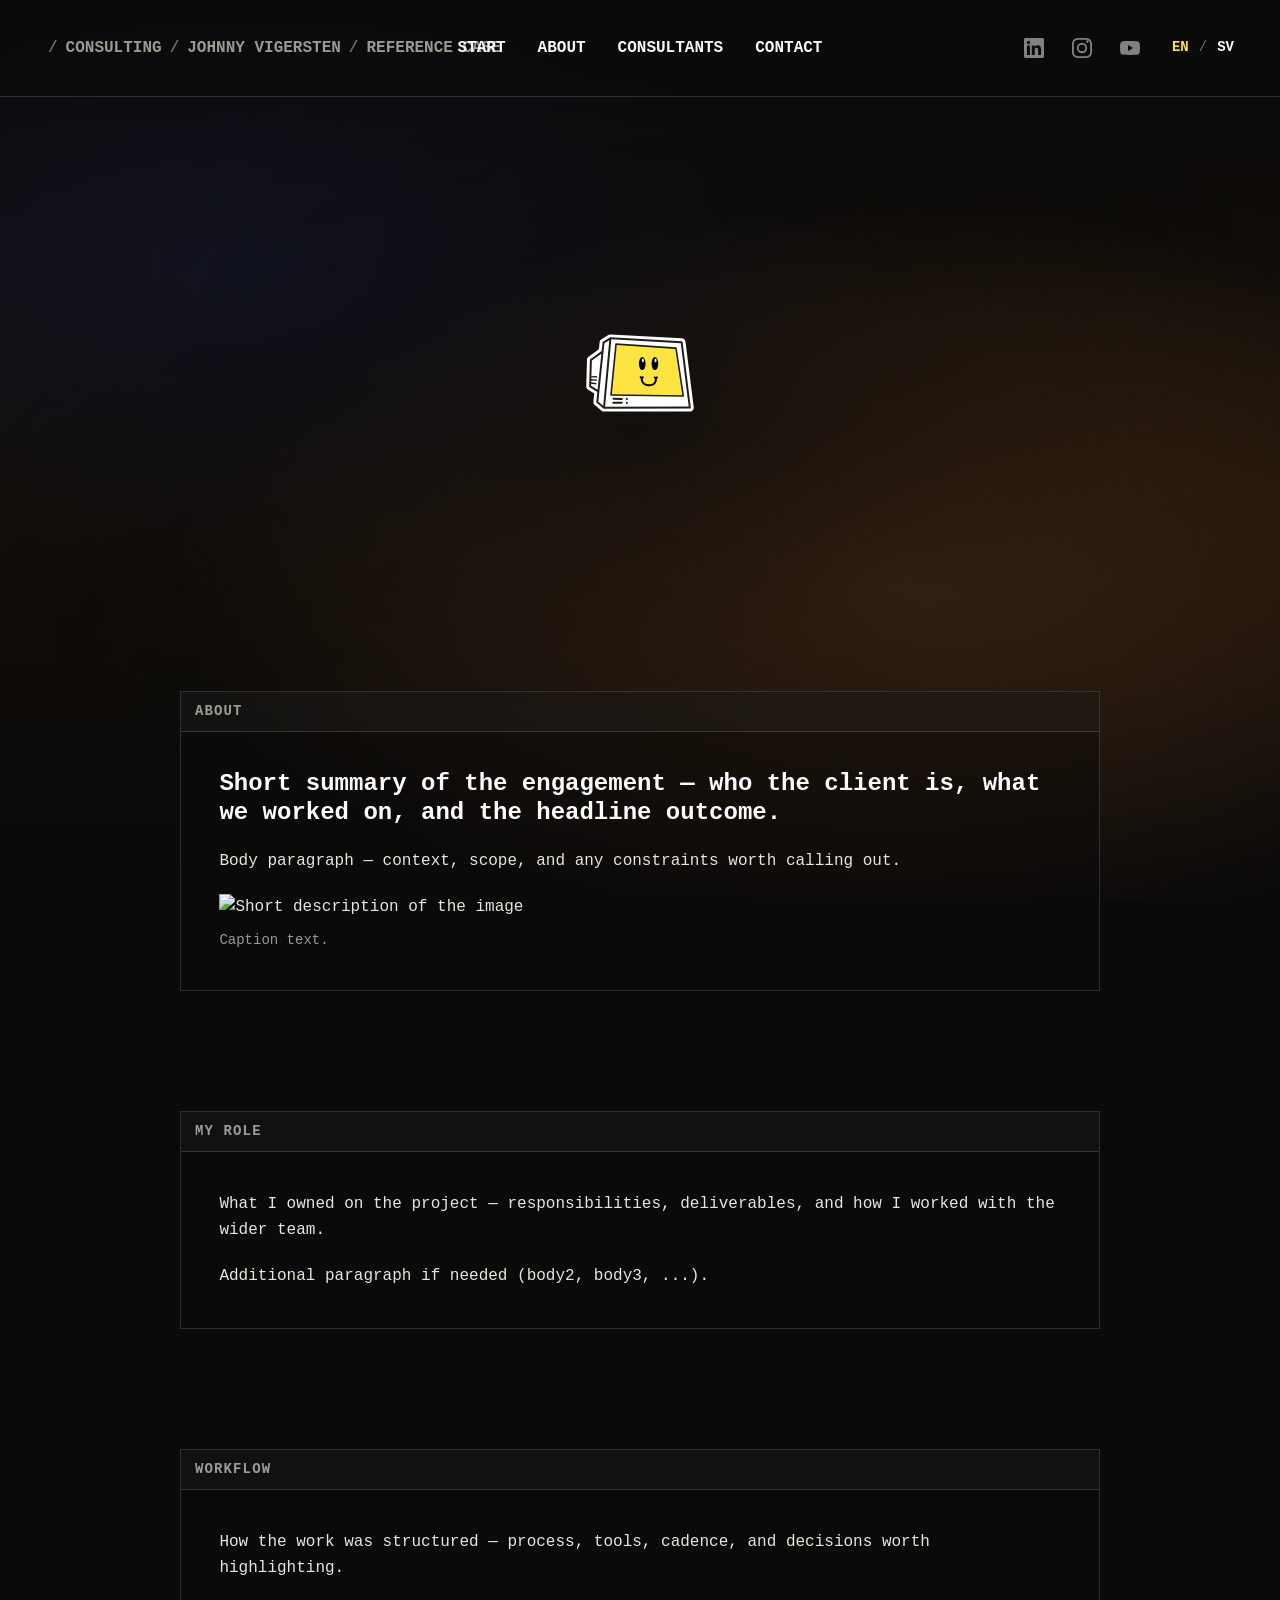
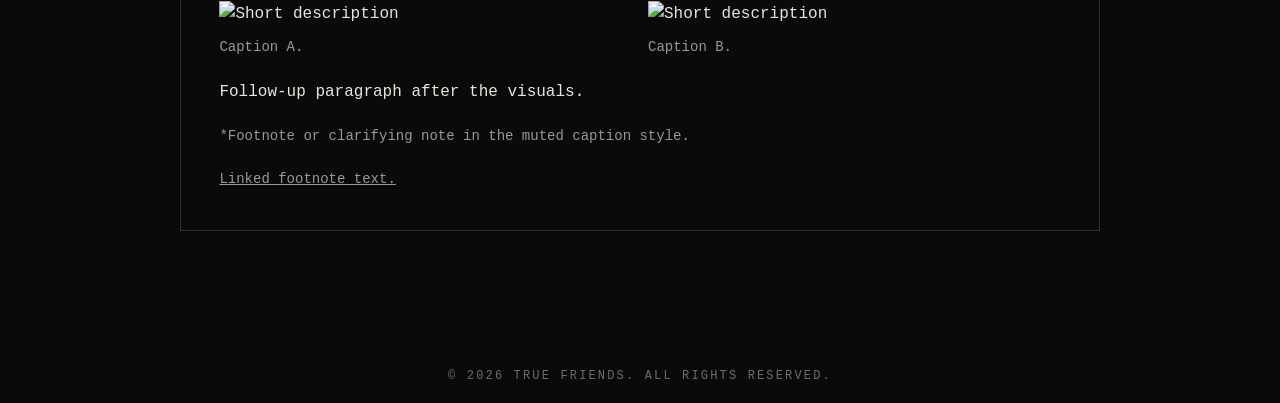
==== commit cea7f300: "updated consultand card" ====
--- a/reference-cases/template.html
+++ b/reference-cases/template.html
@@ -61,13 +61,11 @@
         <nav class="nav__links" aria-label="Primary" data-i18n-aria-label="aria.primary">
             <a class="nav__link" href="../consulting.html#top" data-i18n="nav.start">Start</a>
             <a class="nav__link" href="../consulting.html#about" data-i18n="nav.about">About</a>
-            <a class="nav__link" href="../consulting.html#services" data-i18n="nav.services">Services</a>
             <a class="nav__link" href="../consulting.html#team" data-i18n="nav.team">Consultants</a>
             <a class="nav__link" href="../consulting.html#contact" data-i18n="nav.contact">Contact</a>
         </nav>
 
         <div class="nav__right">
-            <a class="nav__era" href="../1996/index.html"><span data-i18n="era.classic">TF 1996</span> <span class="nav__era-tail" data-i18n="era.classicTail">website</span></a>
 
             <div class="nav__socials" aria-label="Social links" data-i18n-aria-label="aria.socialLinks">
                 <a class="social" data-href="https://www.linkedin.com/" target="_blank" rel="noopener" aria-label="LinkedIn" aria-disabled="true">
@@ -97,7 +95,6 @@
     <div class="nav__drawer" id="mobile-drawer">
         <a class="nav__link" href="../consulting.html#top" data-i18n="nav.start">Start</a>
         <a class="nav__link" href="../consulting.html#about" data-i18n="nav.about">About</a>
-        <a class="nav__link" href="../consulting.html#services" data-i18n="nav.services">Services</a>
         <a class="nav__link" href="../consulting.html#team" data-i18n="nav.team">Consultants</a>
         <a class="nav__link" href="../consulting.html#contact" data-i18n="nav.contact">Contact</a>
         <div class="nav__langs nav__langs--drawer" role="group" aria-label="Switch language">
--- a/css/components.css
+++ b/css/components.css
@@ -447,13 +447,6 @@
   gap: 12px;
 }
 
-/* Supplementary note shown beneath the services list. */
-.services__note {
-  margin-top: 0.5rem;
-  font-size: var(--fs-small);
-  color: var(--color-text-muted);
-}
-
 /* ---------- Footer ---------- */
 .site-footer {
   margin-top: 0;
@@ -789,48 +782,3 @@
 .back-to-top:hover { background: var(--color-cream); }
 
 .back-to-top svg { width: 22px; height: 22px; }
-
-/* ---------------------------------------------------------------------------
- * TF Classic
- *
- * A second copy of this site, built as a 1996 web browser, lives under
- * /1996/. The way in is one chip at the head of the right-hand nav group —
- * the first thing in that cluster, so it reads as an invitation rather than
- * as another utility toggle.
- *
- * Unlike the socials and the language switcher it stays visible at every
- * width, because on the landing page there is no drawer to hide it in. What
- * gives way on a narrow screen is the second word.
- * ------------------------------------------------------------------------ */
-
-.nav__era {
-  display: inline-flex;
-  align-items: center;
-  gap: 0.3em;
-  flex: none;
-  padding: 0.3rem 0.6rem;
-  font-family: var(--font-display);
-  font-size: var(--fs-caption);
-  font-weight: 700;
-  letter-spacing: var(--tracking-label);
-  text-transform: uppercase;
-  white-space: nowrap;
-  color: var(--color-nav-fg);
-  text-decoration: none;
-  border: 1px solid var(--color-border);
-  transition:
-    color var(--duration-fast) var(--ease-out),
-    border-color var(--duration-fast) var(--ease-out),
-    background-color var(--duration-fast) var(--ease-out);
-}
-.nav__era:hover,
-.nav__era:focus-visible {
-  color: var(--color-accent-ink);
-  background: var(--color-accent);
-  border-color: var(--color-accent);
-}
-
-@media (max-width: 599px) {
-  .nav__era-tail { display: none; }
-  .nav__era { padding: 0.28rem 0.5rem; }
-}
--- a/css/layout.css
+++ b/css/layout.css
@@ -295,7 +295,7 @@
    so they read as links, accent yellow on hover / focus. `.btn` is excluded so
    buttons keep their own treatment. Listed selector by selector rather than
    applied to the whole body so structured list/row links (.email-row,
-   .consultant-card__ref, etc.) aren't double-underlined. */
+   .consultant-card__table-row, etc.) aren't double-underlined. */
 .section__body p a:not(.btn),
 .section__figure-caption a:not(.btn) {
   text-decoration: underline;
@@ -485,78 +485,6 @@
 
 .gallery-listing .gallery__tile::after { content: none; }
 
-/* ---------- Service list (package-list style) ----------
-   Each service renders as an expandable row: `[+] name  brief-summary`.
-   Clicking the row swaps [+] for [-] and reveals the longer body copy
-   beneath, aligned to the name column. Uses native <details>/<summary>
-   so no JS. */
-.service-list {
-  display: flex;
-  flex-direction: column;
-  gap: 0;
-  margin: 0;
-  padding: 0;
-  list-style: none;
-}
-
-.service-list > li + li {
-  border-top: 1px solid var(--color-border);
-}
-
-.service-line {
-  font-family: var(--font-body);
-  font-size: clamp(0.9375rem, 1.1vw, 1.0625rem);
-  line-height: 1.5;
-  color: var(--color-text);
-}
-
-.service-line__summary {
-  display: grid;
-  grid-template-columns: 24px 1fr auto;
-  align-items: center;
-  gap: 0.75rem;
-  padding: 1.25rem 0.25rem;
-  cursor: pointer;
-  list-style: none;
-  transition: background-color var(--duration-fast) var(--ease-out);
-}
-
-.service-line__summary::-webkit-details-marker { display: none; }
-.service-line__summary::marker { content: ""; }
-
-.service-line__summary:hover {
-  background: var(--color-glass-highlight);
-}
-
-.service-line__icon {
-  width: 24px;
-  height: 24px;
-  display: block;
-}
-
-.service-line__name {
-  color: var(--color-cream);
-  font-weight: 700;
-  font-size: 24px;
-  line-height: var(--lh-snug);
-}
-
-.service-line__toggle {
-  justify-self: end;
-  color: var(--color-accent);
-  font-weight: 700;
-}
-
-.service-line__toggle::before { content: "[+]"; }
-.service-line[open] > .service-line__summary .service-line__toggle::before { content: "[-]"; }
-
-.service-line__body {
-  padding: 0.25rem 0.25rem 1rem calc(24px + 0.75rem + 0.25rem);
-  color: var(--color-text);
-}
-
-.service-line__body > p { margin: 0; }
-
 /* ---------- Consultant card (portrait + key/value profile) ----------
    Photo left, dl-style metadata right. Keys in accent yellow, values in
    cream. Reads like `id` / `whoami` output next to the portrait. */
@@ -623,9 +551,10 @@
 }
 
 .consultant-card__key {
-  color: var(--color-accent);
-  font-weight: 700;
-  letter-spacing: 0.02em;
+  font-size: var(--fs-small);
+  color: var(--color-text-muted);
+  letter-spacing: var(--tracking-label);
+  text-transform: uppercase;
 }
 
 .consultant-card__val {
@@ -639,30 +568,88 @@
   font-size: 1.25rem;
 }
 
-.consultant-card__ref {
+/* Reference cases, as a table in the consultant card. The whole row is a
+   link; hover and focus invert it the way a selected line inverts in a
+   system file manager. A list of links laid out as a grid rather than a
+   <table>, so a screen reader hears one link per case ("Epiroc, Mining,
+   Design lead and Test") instead of nine cells. */
+.consultant-card__table-head,
+.consultant-card__table-row {
+  display: grid;
+  grid-template-columns: minmax(0, 1.15fr) minmax(0, 1fr) minmax(0, 1.25fr);
+  gap: clamp(0.5rem, 2vw, 1.25rem);
+  align-items: baseline;
+  padding: 0.7rem 0.875rem;
+}
+
+/* Headers are decoration for sighted readers: each row link already
+   carries the accessible name, so they are aria-hidden. */
+.consultant-card__table-head {
+  font-size: var(--fs-small);
+  letter-spacing: var(--tracking-label);
+  text-transform: uppercase;
+  color: var(--color-text-muted);
+  border-bottom: 1px solid var(--color-border);
+}
+
+.consultant-card__table {
+  margin: 0;
+  padding: 0;
+  list-style: none;
+}
+
+/* The card is a two-column grid at wide widths (portrait + info). Both the
+   header and the table must span the full width, below the portrait row —
+   without this, auto-placement drops the header into the narrow portrait
+   column, beside the table instead of above it. */
+.consultant-card__table-head,
+.consultant-card__table {
+  grid-column: 1 / -1;
+}
+
+.consultant-card__table-row {
+  font-size: var(--fs-small);
+  color: var(--color-text);
+  text-decoration: none;
+  border-bottom: 1px solid var(--color-border-subtle);
+  transition: background-color var(--duration-fast) var(--ease-out),
+              color var(--duration-fast) var(--ease-out);
+}
+
+.consultant-card__table-client {
+  font-weight: 700;
   color: var(--color-cream);
-  text-decoration: underline;
-  text-underline-offset: 3px;
-  transition: color var(--duration-base) var(--ease-out);
-}
-
-.consultant-card__ref:not([aria-disabled="true"]):hover,
-.consultant-card__ref:not([aria-disabled="true"]):focus-visible {
-  color: var(--color-accent);
-}
-
-/* Reference cases are disabled until the case pages are finished — the client
-   names stay readable, but drop the underline so they don't read as links. */
-.consultant-card__ref[aria-disabled="true"] {
-  opacity: 0.5;
-  cursor: not-allowed;
-  text-decoration: none;
-}
-
-.consultant-card__ref-sep {
-  color: var(--color-text-subtle);
-  margin: 0 0.15rem;
-  user-select: none;
+}
+
+/* Selection. Every descendant colour is restated: cream and muted are
+   unreadable on yellow, so the whole row goes to ink together. */
+.consultant-card__table-row:hover,
+.consultant-card__table-row:focus-visible {
+  background: var(--color-accent);
+}
+
+.consultant-card__table-row:hover :is(.consultant-card__table-client, .consultant-card__table-sector, .consultant-card__table-role),
+.consultant-card__table-row:focus-visible :is(.consultant-card__table-client, .consultant-card__table-sector, .consultant-card__table-role) {
+  color: var(--color-accent-ink);
+}
+
+/* The inversion alone is a colour-only cue. The inset rule is the actual
+   focus indicator and reads as a selection rectangle. */
+.consultant-card__table-row:focus-visible {
+  outline: 2px solid var(--color-accent-ink);
+  outline-offset: -4px;
+}
+
+/* Under 600px three columns cannot be read. The row stacks: client as the
+   line that carries the weight, sector and role beneath it. */
+@media (max-width: 600px) {
+  .consultant-card__table-head { display: none; }
+
+  .consultant-card__table-row {
+    grid-template-columns: minmax(0, 1fr);
+    gap: 0.15rem;
+    padding: 0.8rem 0.875rem;
+  }
 }
 
 /* CV link — hyperlink treatment with a leading download-arrow icon so the
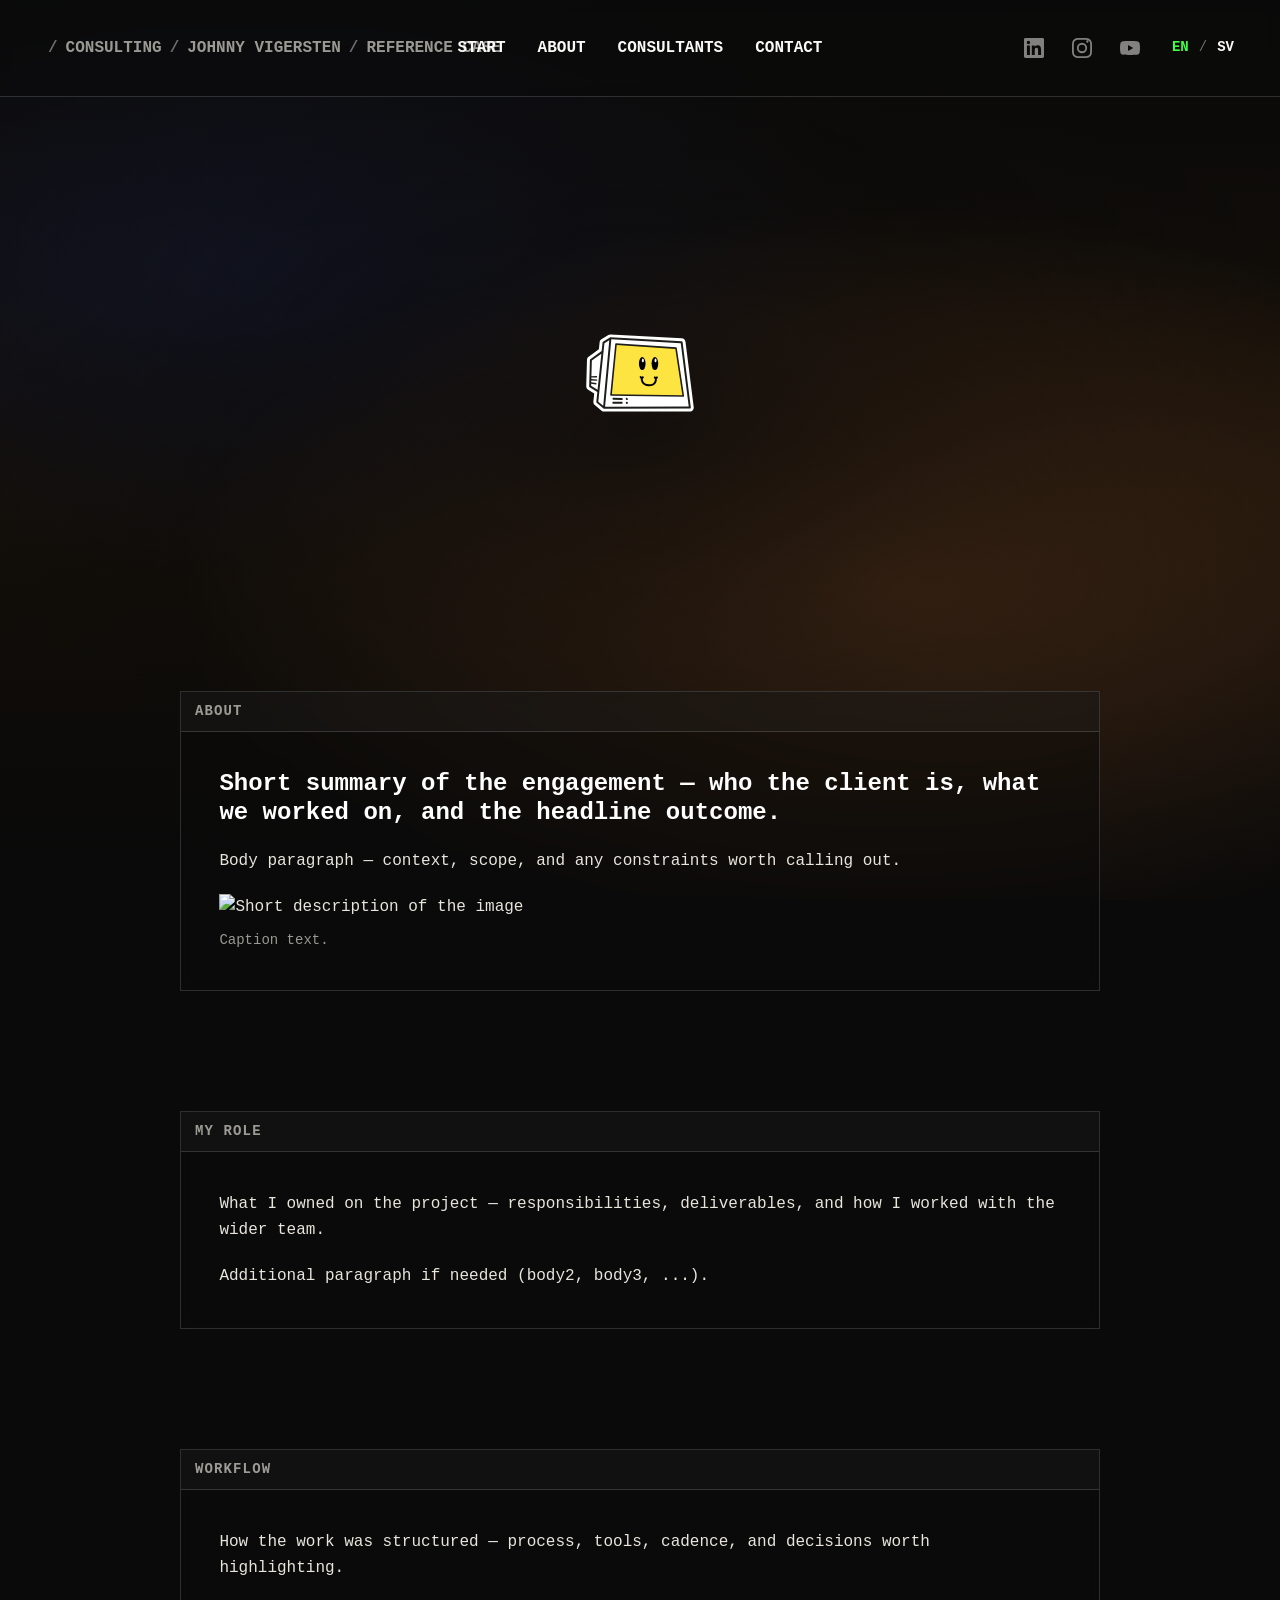
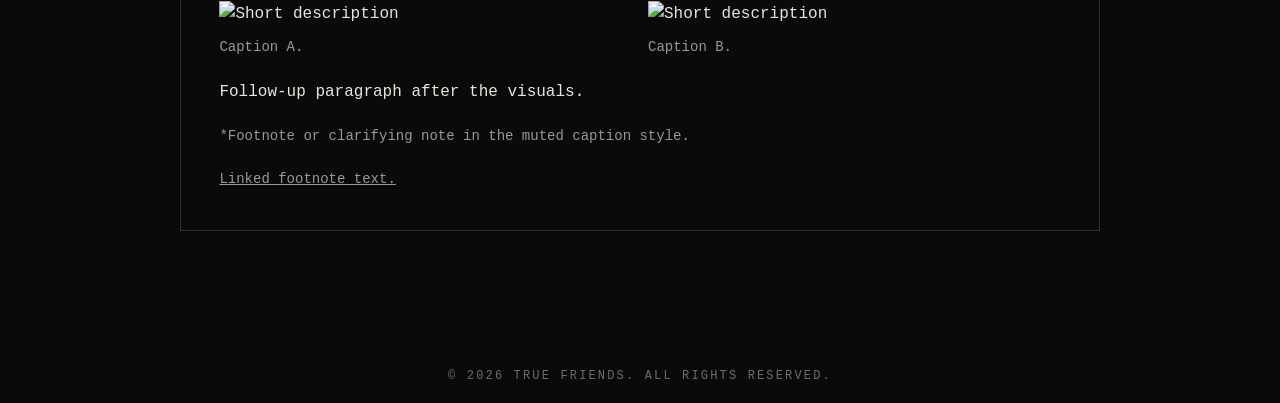
==== commit 0bddc2ee: "updated favicon" ====
--- a/reference-cases/template.html
+++ b/reference-cases/template.html
@@ -13,7 +13,7 @@
     <meta name="referrer" content="strict-origin-when-cross-origin">
     <meta name="robots" content="index,follow">
 
-    <link rel="icon" type="image/svg+xml" href="../img/tf-pc-favicon.svg">
+    <link rel="icon" type="image/svg+xml" href="../img/favicon.svg">
 
     <link rel="preconnect" href="https://fonts.googleapis.com">
     <link rel="preconnect" href="https://fonts.gstatic.com" crossorigin>
@@ -43,9 +43,9 @@
     <div class="nav__inner">
         <div class="nav__crumbs">
             <a href="../index.html" class="nav__brand" aria-label="True Friends home" data-i18n-aria-label="aria.home">
-                <img class="nav__brand-logo" src="../img/tf-pc-logo-transparent.svg" alt=""
+                <img class="nav__brand-logo" src="../img/studio-navbar-smiley-noborder.svg" alt=""
                      width="1955" height="1491" decoding="async">
-                <img class="nav__brand-logo nav__brand-logo--hover" src="../img/tf-pc-logo-yellow-transparent.svg" alt=""
+                <img class="nav__brand-logo nav__brand-logo--hover" src="../img/studio-navbar-smiley-back-noborder.svg" alt=""
                      width="1955" height="1491" decoding="async" aria-hidden="true">
             </a>
             <span class="nav__crumb-sep" aria-hidden="true">/</span>
--- a/css/tokens.css
+++ b/css/tokens.css
@@ -1,7 +1,11 @@
 /*
  * True Friends — Design Tokens
  * Source of truth for colors, typography, spacing, radii, motion.
- * Derived from True Friend Website File in Figma + brand logo (#FEE440).
+ * Derived from True Friend Website File in Figma + brand logo (#40FE43).
+ *
+ * The accent is green here and yellow in the landing and studio repos — see
+ * brand/README.md. The drawn logo assets are still yellow on every site; only
+ * the tokens diverge.
  */
 
 :root {
@@ -22,16 +26,20 @@
 
   --color-cream: #faf9f5;
   --color-nav-fg: var(--color-cream);
-  --color-nav-fg-hover: #fee440;
+  --color-nav-fg-hover: #40fe43;
 
-  --color-accent: #fee440;
-  /* Flame red — the one hot note against the yellow/black ground. Rare by
+  --color-accent: #40fe43;
+  /* Flame red — the one hot note against the green/black ground. Rare by
      design: button press, the stamped sticker, nothing else. */
   --color-flame: #ff3b1f;
-  --color-accent-pressed: #e6cf3a;
+  --color-accent-pressed: #3cef3f;
   --color-accent-ink: #0a0a0a;
+  /* The accent at 4% — the tint under a focused form field. Was a literal
+     rgba() in components.css; a token keeps the next accent change to one
+     file. */
+  --color-accent-wash: rgba(64, 254, 67, 0.04);
 
-  --color-focus-ring: #fee440;
+  --color-focus-ring: #40fe43;
 
   /* Frosted-glass surface used for the nav and the section chrome boxes
      — a semi-transparent dark tint under a subtle warm-white
--- a/css/components.css
+++ b/css/components.css
@@ -216,34 +216,47 @@
   .nav__inner { height: 96px; }
 }
 
-/* Holds the two stacked wordmark images and no text, so it carries no type
+/* Holds the two stacked smiley images and no text, so it carries no type
    properties — those were left from when the brand was the words "True
    Friends", and `color` lost its last consumer when the hover became an
-   opacity swap between two files. */
+   opacity swap between two files.
+
+   justify-items keeps each image at its own width. The pair are drawn to
+   match, but their viewBoxes differ by a unit — 297x298 against 298x298 —
+   so the default stretch would widen the narrower one to the column and
+   skew it. Centring lets both hold their true ratio. */
 .nav__brand {
   display: inline-grid;
   align-items: center;
-}
-
-/* Two copies of the mark stacked in the same grid cell: white
-   underneath, yellow on top at zero opacity. Hover fades the yellow in,
-   and because both are the identical artwork it lands exactly over the
-   white, with no fade — the swap is instant. No colour maths, no mask,
-   no filter either: CSS cannot recolour the
+  justify-items: center;
+}
+
+/* Two copies of the mark stacked in the same grid cell: the resting smiley
+   underneath, the winking one on top at zero opacity. Hover fades the top
+   one in, and because the pair are drawn to the same ink box — measured at
+   297.95 and 297.86 units tall, 0.03% apart — it lands squarely over the one
+   beneath, so the swap reads as instant. They are two drawings rather than
+   two colourways: both fill the accent yellow, so this is not a recolour.
+
+   No colour maths, no mask, no filter either: CSS cannot recolour the
    fills inside an <img>, and masking the SVG failed because its root is
    width="100%" height="100%", so it carries no intrinsic size. Two files
    sidesteps all of it. */
 .nav__brand:hover .nav__brand-logo--hover { opacity: 1; }
 
 /* Sized by height, so the nav row stays put whatever the artwork's ratio.
-   The viewBox is cropped to the ink, so this height IS the glyph height —
-   no clear space to discount. The numbers are the uncropped 26/3.4/34
-   scaled by 1174.876/1451, the fraction of the old box that was actually
-   inked, so the mark renders at the size it did before the crop. */
+   The viewBox is cropped to the ink, so this height very nearly IS the
+   glyph height — 297.95 of 298 units, leaving no clear space to discount.
+
+   The numbers are the previous clamp (21/2.75/27.5) scaled by 0.877189.
+   The old wordmark inked 1307.67 of its 1491-unit box, so at the old clamp
+   it drew 87.70% of the height it was handed, while this artwork inks
+   99.98% of its own. One fraction divided by the other is what holds the
+   smiley the same size on screen as the mark it replaced. */
 .nav__brand-logo {
   grid-area: 1 / 1;
   display: block;
-  height: clamp(21px, 2.75vw, 27.5px);
+  height: clamp(18.42px, 2.412vw, 24.12px);
   width: auto;
 }
 
--- a/css/layout.css
+++ b/css/layout.css
@@ -9,6 +9,11 @@
 }
 
 /* ---------- Hero ---------- */
+/* No --hero-photo-url on the base. Every page using `.hero` also uses a
+   modifier that sets one (.hero--consulting, .hero--<case>), and the old
+   base default pointed at the studio photo, which this repo does not have.
+   `.hero__photo` falls back to `none`, so a photo-less hero shows the
+   gradient rather than a 404. */
 .hero {
   position: relative;
   isolation: isolate;
@@ -19,7 +24,6 @@
   padding: 6rem var(--container-padding);
   overflow: hidden;
   text-align: left;
-  --hero-photo-url: url("../img/studio-hero-bg.webp");
 }
 
 .hero--consulting {
@@ -195,7 +199,9 @@
   min-height: 100vh;
   min-height: 100svh;
   isolation: isolate;
-  --hero-photo-url: url("../img/landing-page-hero.webp");
+  /* This block sets no --hero-photo-url. It used to point at
+     img/landing-page-hero.webp, which no page in this repo needs and which
+     does not exist here; the rest of the block is inert. */
 }
 body.landing main { flex: 1; display: flex; flex-direction: column; }
 body.landing .hero { flex: 1; align-items: center; }
@@ -292,7 +298,7 @@
 }
 
 /* Inline links inside body paragraphs and figure captions — underlined at rest
-   so they read as links, accent yellow on hover / focus. `.btn` is excluded so
+   so they read as links, accent green on hover / focus. `.btn` is excluded so
    buttons keep their own treatment. Listed selector by selector rather than
    applied to the whole body so structured list/row links (.email-row,
    .consultant-card__table-row, etc.) aren't double-underlined. */
@@ -486,7 +492,7 @@
 .gallery-listing .gallery__tile::after { content: none; }
 
 /* ---------- Consultant card (portrait + key/value profile) ----------
-   Photo left, dl-style metadata right. Keys in accent yellow, values in
+   Photo left, dl-style metadata right. Keys in accent green, values in
    cream. Reads like `id` / `whoami` output next to the portrait. */
 .consultant-list {
   display: grid;
@@ -622,7 +628,7 @@
 }
 
 /* Selection. Every descendant colour is restated: cream and muted are
-   unreadable on yellow, so the whole row goes to ink together. */
+   unreadable on the accent, so the whole row goes to ink together. */
 .consultant-card__table-row:hover,
 .consultant-card__table-row:focus-visible {
   background: var(--color-accent);
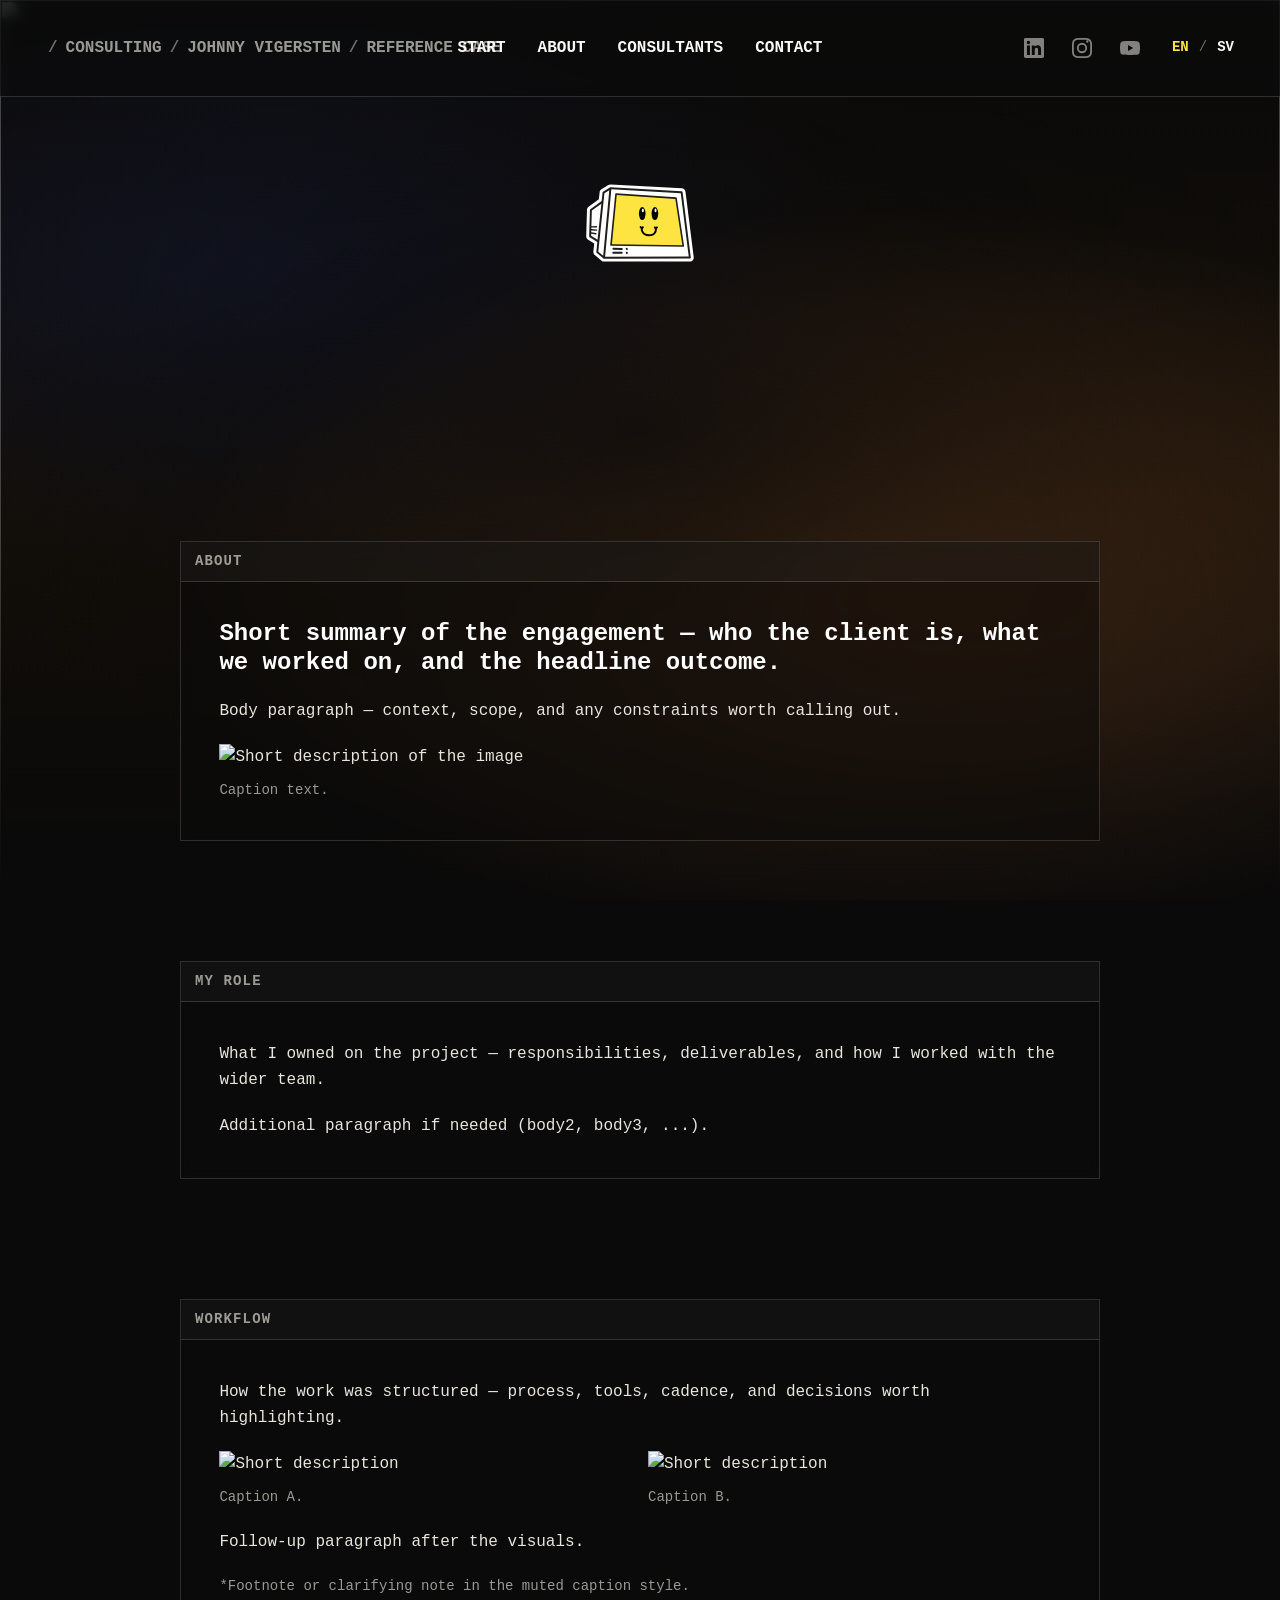
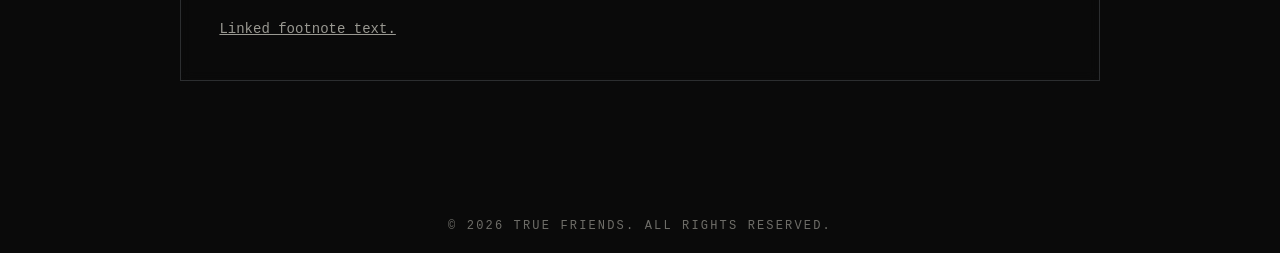
==== commit 8b59fc90: "Clean up the repo, cut what the site never used, and fix what it got wrong The site was split out of" ====
--- a/reference-cases/template.html
+++ b/reference-cases/template.html
@@ -9,28 +9,39 @@
     <!-- TODO: customise the description per case. -->
     <meta name="description" content="True Friends reference case — short summary of the engagement, role and outcome.">
 
-    <meta http-equiv="Content-Security-Policy" content="default-src 'self'; style-src 'self' https://fonts.googleapis.com; font-src 'self' https://fonts.gstatic.com; script-src 'self'; connect-src 'self' https://formsubmit.co; img-src 'self' data:; form-action 'self' https://formsubmit.co; base-uri 'self'; object-src 'none';">
+    <meta http-equiv="Content-Security-Policy" content="default-src 'self'; style-src 'self' https://fonts.googleapis.com; font-src 'self' https://fonts.gstatic.com; script-src 'self'; connect-src 'self' https://formsubmit.co; img-src 'self' data:; form-action 'self' https://formsubmit.co; base-uri 'self'; object-src 'none'; frame-ancestors 'none';">
     <meta name="referrer" content="strict-origin-when-cross-origin">
     <meta name="robots" content="index,follow">
 
     <link rel="icon" type="image/svg+xml" href="../img/favicon.svg">
+    <link rel="canonical" href="https://consulting.truefriends.se/reference-cases/johnny-vigersten/<slug>.html">
+
+    <meta property="og:type" content="article">
+    <meta property="og:title" content="True Friends — Reference case">
+    <meta property="og:description" content="True Friends reference case — short summary of the engagement, role and outcome.">
+    <meta property="og:url" content="https://consulting.truefriends.se/reference-cases/johnny-vigersten/<slug>.html">
+    <meta property="og:image" content="https://consulting.truefriends.se/img/og.jpg">
+    <meta property="og:image:width" content="1200">
+    <meta property="og:image:height" content="630">
+    <meta property="og:locale" content="en_SE">
+    <meta property="og:site_name" content="True Friends Consulting">
+    <meta name="twitter:card" content="summary_large_image">
+    <link rel="apple-touch-icon" href="../img/apple-touch-icon.png">
 
     <link rel="preconnect" href="https://fonts.googleapis.com">
     <link rel="preconnect" href="https://fonts.gstatic.com" crossorigin>
     <link rel="stylesheet" href="https://fonts.googleapis.com/css2?family=JetBrains+Mono:wght@400;500;700;800&display=swap">
 
-    <link rel="stylesheet" href="../css/tokens.css">
-    <link rel="stylesheet" href="../css/base.css">
-    <link rel="stylesheet" href="../css/components.css?v=2">
-    <link rel="stylesheet" href="../css/layout.css">
-    <!-- Blocking on purpose: decides before first paint whether the
-         English markup is about to be translated. See the file. -->
+    <link rel="stylesheet" href="../../css/base.css">
+    <link rel="stylesheet" href="../../css/case.css">
+    <!-- Blocking on purpose: decides before first paint whether the English
+         markup is about to be translated. See js/lang-boot.js. -->
     <script src="../js/lang-boot.js"></script>
 </head>
 <body>
 
 
-<svg class="tf-svg-sprite" aria-hidden="true" style="position:absolute;width:0;height:0;overflow:hidden">
+<svg class="tf-svg-sprite" aria-hidden="true">
   <defs>
     <symbol id="icon-linkedin" viewBox="0 0 24 24"><path d="M20.45 20.45h-3.55v-5.57c0-1.33-.02-3.05-1.86-3.05-1.86 0-2.14 1.45-2.14 2.95v5.67H9.35V9h3.41v1.56h.05c.48-.9 1.64-1.86 3.38-1.86 3.61 0 4.27 2.38 4.27 5.47v6.28zM5.34 7.43a2.06 2.06 0 110-4.12 2.06 2.06 0 010 4.12zM7.11 20.45H3.56V9h3.55v11.45zM22.22 0H1.77C.79 0 0 .77 0 1.72v20.56C0 23.23.79 24 1.77 24h20.45C23.21 24 24 23.23 24 22.28V1.72C24 .77 23.21 0 22.22 0z"/></symbol>
     <symbol id="icon-instagram" viewBox="0 0 24 24"><path d="M12 2.16c3.2 0 3.58.01 4.85.07 1.17.05 1.8.25 2.23.41.56.22.96.48 1.38.9.42.42.68.82.9 1.38.16.42.36 1.06.41 2.23.06 1.27.07 1.65.07 4.85s-.01 3.58-.07 4.85c-.05 1.17-.25 1.8-.41 2.23-.22.56-.48.96-.9 1.38-.42.42-.82.68-1.38.9-.42.16-1.06.36-2.23.41-1.27.06-1.65.07-4.85.07s-3.58-.01-4.85-.07c-1.17-.05-1.8-.25-2.23-.41-.56-.22-.96-.48-1.38-.9-.42-.42-.68-.82-.9-1.38-.16-.42-.36-1.06-.41-2.23C2.17 15.58 2.16 15.2 2.16 12s.01-3.58.07-4.85c.05-1.17.25-1.8.41-2.23.22-.56.48-.96.9-1.38.42-.42.82-.68 1.38-.9.42-.16 1.06-.36 2.23-.41C8.42 2.17 8.8 2.16 12 2.16zM12 0C8.74 0 8.33.01 7.05.07 5.78.13 4.9.34 4.14.63c-.79.31-1.46.72-2.13 1.38C1.35 2.68.94 3.35.63 4.14.34 4.9.13 5.78.07 7.05.01 8.33 0 8.74 0 12s.01 3.67.07 4.95c.06 1.27.27 2.15.56 2.91.31.79.72 1.46 1.38 2.13.67.67 1.34 1.07 2.13 1.38.76.29 1.64.5 2.91.56C8.33 23.99 8.74 24 12 24s3.67-.01 4.95-.07c1.27-.06 2.15-.27 2.91-.56.79-.31 1.46-.72 2.13-1.38.67-.67 1.07-1.34 1.38-2.13.29-.76.5-1.64.56-2.91.06-1.28.07-1.69.07-4.95s-.01-3.67-.07-4.95c-.06-1.27-.27-2.15-.56-2.91-.31-.79-.72-1.46-1.38-2.13C21.32 1.35 20.65.94 19.86.63 19.1.34 18.22.13 16.95.07 15.67.01 15.26 0 12 0zm0 5.84a6.16 6.16 0 100 12.32 6.16 6.16 0 000-12.32zm0 10.16a4 4 0 110-8 4 4 0 010 8zm6.41-10.4a1.44 1.44 0 100-2.88 1.44 1.44 0 000 2.88z"/></symbol>
@@ -44,25 +55,25 @@
         <div class="nav__crumbs">
             <a href="../index.html" class="nav__brand" aria-label="True Friends home" data-i18n-aria-label="aria.home">
                 <img class="nav__brand-logo" src="../img/studio-navbar-smiley-noborder.svg" alt=""
-                     width="1955" height="1491" decoding="async">
+                width="1955" height="1491" decoding="async">
                 <img class="nav__brand-logo nav__brand-logo--hover" src="../img/studio-navbar-smiley-back-noborder.svg" alt=""
-                     width="1955" height="1491" decoding="async" aria-hidden="true">
+                width="1955" height="1491" decoding="async" aria-hidden="true">
             </a>
             <span class="nav__crumb-sep" aria-hidden="true">/</span>
-            <a href="../consulting.html" class="nav__crumb-link" data-i18n="hero.consulting">Consulting</a>
+            <a href="../index.html" class="nav__crumb-link" data-i18n="hero.consulting">Consulting</a>
             <span class="nav__crumb-sep" aria-hidden="true">/</span>
             <!-- TODO: swap the consultant name + data-i18n key if the case is by a different consultant. -->
-            <a href="../consulting.html#team" class="nav__crumb-link" data-i18n="team.members.johnny.name">Johnny Vigersten</a>
+            <a href="../index.html#team" class="nav__crumb-link" data-i18n="team.members.johnny.name">Johnny Vigersten</a>
             <span class="nav__crumb-sep" aria-hidden="true">/</span>
             <!-- TODO: replace with the case name, e.g. "Epiroc". -->
             <span class="nav__crumb-current" aria-current="page">Reference case</span>
         </div>
 
         <nav class="nav__links" aria-label="Primary" data-i18n-aria-label="aria.primary">
-            <a class="nav__link" href="../consulting.html#top" data-i18n="nav.start">Start</a>
-            <a class="nav__link" href="../consulting.html#about" data-i18n="nav.about">About</a>
-            <a class="nav__link" href="../consulting.html#team" data-i18n="nav.team">Consultants</a>
-            <a class="nav__link" href="../consulting.html#contact" data-i18n="nav.contact">Contact</a>
+            <a class="nav__link" href="../index.html#top" data-i18n="nav.start">Start</a>
+            <a class="nav__link" href="../index.html#about" data-i18n="nav.about">About</a>
+            <a class="nav__link" href="../index.html#team" data-i18n="nav.team">Consultants</a>
+            <a class="nav__link" href="../index.html#contact" data-i18n="nav.contact">Contact</a>
         </nav>
 
         <div class="nav__right">
@@ -93,10 +104,10 @@
     </div>
 
     <div class="nav__drawer" id="mobile-drawer">
-        <a class="nav__link" href="../consulting.html#top" data-i18n="nav.start">Start</a>
-        <a class="nav__link" href="../consulting.html#about" data-i18n="nav.about">About</a>
-        <a class="nav__link" href="../consulting.html#team" data-i18n="nav.team">Consultants</a>
-        <a class="nav__link" href="../consulting.html#contact" data-i18n="nav.contact">Contact</a>
+        <a class="nav__link" href="../index.html#top" data-i18n="nav.start">Start</a>
+        <a class="nav__link" href="../index.html#about" data-i18n="nav.about">About</a>
+        <a class="nav__link" href="../index.html#team" data-i18n="nav.team">Consultants</a>
+        <a class="nav__link" href="../index.html#contact" data-i18n="nav.contact">Contact</a>
         <div class="nav__langs nav__langs--drawer" role="group" aria-label="Switch language">
             <button type="button" class="nav__lang" data-lang="en" aria-pressed="true">EN</button>
             <span class="nav__lang-divider" aria-hidden="true">/</span>
@@ -117,19 +128,22 @@
 </header>
 
 <main id="main">
-    <!-- Hero — blog-post sized. Per-case photo is set via a modifier class
-         (e.g. `hero--epiroc`) defined in css/layout.css. The page CSP blocks
-         inline `style` attributes, so the photo URL has to live in the CSS. -->
-    <section class="hero hero--center hero--blog" id="top">
+    <section class="hero hero--blog" id="top">
         <div class="hero__bg" aria-hidden="true"></div>
-        <div class="hero__photo" aria-hidden="true"></div>
+        <img class="hero__photo" alt="" aria-hidden="true" decoding="async"
+             src="../../img/reference-cases/johnny-vigersten/<slug>/<slug>-hero-960.webp"
+             srcset="../../img/reference-cases/johnny-vigersten/<slug>/<slug>-hero-960.webp 960w,
+                     ../../img/reference-cases/johnny-vigersten/<slug>/<slug>-hero-1440.webp 1440w,
+                     ../../img/reference-cases/johnny-vigersten/<slug>/<slug>-hero-1920.webp 1920w"
+             sizes="100vw" fetchpriority="high">
         <div class="hero__scrim" aria-hidden="true"></div>
 
         <div class="hero__content">
             <!-- TODO: swap the logo path + alt to match the case
                  (e.g. ../img/reference-cases/<consultant-slug>/<slug>/<slug>-logo.png). -->
             <h1 class="hero__case-heading">
-                <img class="hero__case-logo" src="../img/tf-pc-logo-transparent.svg" alt="Client name">
+                <img class="hero__case-logo" src="../img/tf-pc-logo-transparent.svg"
+                width="1955" height="1491" alt="Client name">
             </h1>
         </div>
     </section>
@@ -260,6 +274,6 @@
 </button>
 
 <script src="../js/translations/common.js" defer></script>
-<script src="../js/main.js" defer></script>
+<script src="../js/site.js" defer></script>
 </body>
 </html>
--- a/css/base.css
+++ b/css/base.css
@@ -1,4 +1,95 @@
-/* True Friends — Base reset & typography */
+/*
+ * True Friends — base layer. Everything every page needs.
+ * Page-specific rules live in consulting.css and case.css.
+ */
+
+:root {
+  /* ---------- Colour ---------- */
+  --color-bg: #0a0a0a;
+  --color-surface: rgba(255, 255, 255, 0.04);
+  --color-surface-hover: rgba(255, 255, 255, 0.07);
+
+  --color-border-subtle: rgba(204, 213, 225, 0.10);
+  --color-border: rgba(204, 213, 225, 0.18);
+  --color-border-strong: rgba(204, 213, 225, 0.35);
+  --color-border-input: rgba(204, 213, 225, 0.22);
+
+  --color-text: #e8e6dc;
+  --color-text-strong: #ffffff;
+  --color-text-muted: rgba(232, 230, 220, 0.65);
+  --color-text-subtle: rgba(232, 230, 220, 0.45);
+
+  --color-cream: #faf9f5;
+  --color-nav-fg: var(--color-cream);
+  --color-nav-fg-hover: #fee440;
+
+  --color-accent: #fee440;
+  --color-accent-ink: #0a0a0a;
+  --color-accent-pressed: #e6cf3a;
+  /* Flame red: the one hot note against the yellow/black ground. Rare by
+     design — button press, the mark's offset shadow, nothing else. */
+  --color-flame: #ff3b1f;
+  --color-danger: #ff7676;
+
+  --color-focus-ring: #fee440;
+
+  /* Frosted-glass surface for the nav and the section chrome boxes, plus the
+     blur they share. Both exist to read as one consistent chrome. */
+  --color-glass-tint: rgba(10, 10, 10, 0.5);
+  --color-glass-highlight: rgba(255, 255, 255, 0.03);
+  --blur-glass: blur(6px) saturate(120%);
+
+  --gradient-hero:
+    radial-gradient(ellipse 80% 60% at 70% 65%, rgba(255, 140, 60, 0.35), transparent 70%),
+    radial-gradient(ellipse 70% 50% at 20% 30%, rgba(20, 25, 50, 0.85), transparent 70%),
+    linear-gradient(180deg, #0a0a0a 0%, #1a1208 55%, #0a0a0a 100%);
+
+  /* ---------- Typography ----------
+     One voice. JetBrains Mono sets everything, headings included. A display
+     face used to take the headings, but the heroes now open on drawn artwork,
+     which left it setting nav links and buttons — small sizes where its weight
+     reads as nothing but a bold sans, at a whole variable font's cost.
+
+     Headings take their authority from weight, size, case and tracking rather
+     than a second family, which works because the mark above them is already
+     doing the shouting. */
+  --font-body: "JetBrains Mono", ui-monospace, "SFMono-Regular", "Menlo", "Consolas", monospace;
+  --fs-body: 1rem;
+  --fs-small: 0.875rem;
+  --fs-caption: 0.75rem;
+
+  /* Small caps have no ascenders or descenders to set a rhythm, so they are
+     opened up. No matching negative display tracking: a monospace face has a
+     fixed advance width that negative tracking only crowds. */
+  --tracking-label: 0.03em;
+
+  --lh-snug: 1.2;
+  --lh-relaxed: 1.65;
+
+  /* ---------- Layout ---------- */
+  --container-max: 1000px;
+  --container-padding: clamp(1.25rem, 4vw, 2.5rem);
+  --section-gap: clamp(5rem, 10vw, 7.5rem);
+  --nav-height: 72px;
+
+  --control-height: 48px;
+
+  /* ---------- Motion ---------- */
+  --ease-out: cubic-bezier(0.22, 1, 0.36, 1);
+  --duration-fast: 140ms;
+  --duration-base: 220ms;
+
+  --z-nav: 50;
+}
+
+@media (prefers-reduced-motion: reduce) {
+  :root {
+    --duration-fast: 0ms;
+    --duration-base: 0ms;
+  }
+}
+
+/* ---------- Reset ---------- */
 
 *,
 *::before,
@@ -29,10 +120,19 @@
   text-rendering: optimizeLegibility;
 }
 
-img, svg, video {
+img, svg {
   display: block;
   max-width: 100%;
   height: auto;
+}
+
+/* Icon sprite: the <defs> are only ever referenced by <use>, never drawn.
+   Zeroed here rather than with a style attribute, which the page CSP blocks. */
+.tf-svg-sprite {
+  position: absolute;
+  width: 0;
+  height: 0;
+  overflow: hidden;
 }
 
 a {
@@ -51,13 +151,12 @@
 }
 
 input,
-textarea,
-select {
+textarea {
   font: inherit;
   color: inherit;
 }
 
-ul, ol {
+ul {
   margin: 0;
   padding: 0;
   list-style: none;
@@ -67,36 +166,23 @@
   margin: 0;
 }
 
-h1, h2, h3, h4, h5, h6 {
+h1, h2 {
   margin: 0;
-  font-family: var(--font-display);
   font-weight: 800;
   line-height: var(--lh-snug);
   color: var(--color-text-strong);
 }
 
+/* outline-offset rather than a border-radius: a radius here would restyle the
+   shape of every focusable element on the site. */
 :focus-visible {
   outline: 2px solid var(--color-focus-ring);
   outline-offset: 3px;
-  border-radius: 4px;
 }
 
 ::selection {
   background: var(--color-accent);
   color: var(--color-accent-ink);
-}
-
-/* Typography utilities */
-.lede {
-  font-family: var(--font-body);
-  font-size: 24px;
-  line-height: var(--lh-snug);
-  color: var(--color-text-strong);
-  font-weight: 700;
-}
-
-.accent {
-  color: var(--color-accent);
 }
 
 .sr-only {
@@ -111,24 +197,493 @@
   border: 0;
 }
 
-/* Visually-hidden honeypot field for bot detection.
-   Real users can't see or focus it. Bots fill it; submission is silently dropped. */
-.honeypot {
-  position: absolute;
-  left: -9999px;
-  top: auto;
-  width: 1px;
-  height: 1px;
-  opacity: 0;
-  overflow: hidden;
-  pointer-events: none;
-}
-
 /* Held back by js/lang-boot.js while a Swedish visitor's page is still
-   English in the markup. `visibility` rather than `display` so layout
-   resolves underneath and nothing reflows when it lifts — and the body
-   background still paints, so it reads as the page arriving, not a blank
-   screen. English visitors never get this attribute. */
+   English in the markup. `visibility` rather than `display` so layout resolves
+   underneath and nothing reflows when it lifts. English visitors never get
+   this attribute. */
 html[data-tf-translating] body {
   visibility: hidden;
 }
+
+/* Opening line of a section: same family, heavier, so it reads as the lede
+   rather than as another paragraph. */
+.lede {
+  font-size: 24px;
+  line-height: var(--lh-snug);
+  font-weight: 700;
+  color: var(--color-text-strong);
+}
+
+.accent {
+  color: var(--color-accent);
+}
+
+.container {
+  width: 100%;
+  max-width: var(--container-max);
+  margin: 0 auto;
+  padding-inline: var(--container-padding);
+}
+
+/* ---------- Hero ----------
+   The photo, gradient and scrim are painted layers: position: fixed so they
+   fill the viewport and read as one image behind the fixed nav. `.hero` sets
+   isolation: isolate, which would trap them in its own stacking context and
+   paint them over later sections — so it is turned off for the heroes that
+   carry a photo, letting body's isolation do the work instead. */
+.hero {
+  position: relative;
+  isolation: isolate;
+  min-height: 80vh;
+  display: flex;
+  align-items: center;
+  justify-content: center;
+  padding: 6rem var(--container-padding);
+  overflow: hidden;
+  text-align: left;
+}
+
+.hero__bg {
+  position: absolute;
+  inset: 0;
+  z-index: -2;
+  background-image: var(--gradient-hero);
+  background-size: cover;
+  background-position: center;
+}
+
+/* The photo is an <img srcset> rather than a background-image so the
+   browser picks the width from the viewport and pixel density itself, and
+   fetchpriority="high" in the markup gets it moving at first paint. The
+   page CSP blocks inline style attributes, which is the other reason it
+   cannot be painted from the markup. */
+.hero__photo {
+  position: absolute;
+  inset: 0;
+  z-index: -1;
+  width: 100%;
+  height: 100%;
+  object-fit: cover;
+  object-position: center;
+}
+
+.hero__scrim {
+  position: absolute;
+  inset: 0;
+  z-index: -1;
+  background:
+    radial-gradient(ellipse 55% 60% at 50% 55%, rgba(10, 10, 10, 0.7) 0%, rgba(10, 10, 10, 0) 70%),
+    linear-gradient(180deg, rgba(10, 10, 10, 0.4) 0%, rgba(10, 10, 10, 0.1) 35%, rgba(10, 10, 10, 0.6) 100%);
+}
+
+.hero__cta {
+  margin-top: 32px;
+  justify-self: center;
+}
+
+@media (min-width: 640px) {
+  :root { --nav-height: 96px; }
+  .hero { min-height: 92vh; }
+}
+
+/* Pages whose hero carries a photo: the backdrop is promoted to fixed so it
+   spans the viewport, and the nav floats over it as glass. */
+body:has(.hero--consulting),
+body:has(.hero--blog) {
+  isolation: isolate;
+}
+
+body:has(.hero--consulting) .nav,
+body:has(.hero--blog) .nav {
+  position: fixed;
+  top: 0;
+  left: 0;
+  right: 0;
+  background: var(--color-glass-tint);
+  border-bottom: 1px solid var(--color-border);
+  -webkit-backdrop-filter: var(--blur-glass);
+          backdrop-filter: var(--blur-glass);
+}
+
+.hero--consulting,
+.hero--blog {
+  isolation: auto;
+}
+
+.hero--consulting .hero__bg,
+.hero--consulting .hero__photo,
+.hero--consulting .hero__scrim,
+.hero--blog .hero__bg,
+.hero--blog .hero__photo,
+.hero--blog .hero__scrim {
+  position: fixed;
+  inset: 0;
+  pointer-events: none;
+}
+
+.hero--consulting .hero__photo,
+.hero--blog .hero__photo {
+  opacity: 0.5;
+  -webkit-mask-image: linear-gradient(180deg, #000 0%, #000 60%, transparent 100%);
+          mask-image: linear-gradient(180deg, #000 0%, #000 60%, transparent 100%);
+}
+
+/* ---------- Section ----------
+   Each section is a titled panel: a labelled bar over the content, no
+   traffic lights. Class names still say `terminal` — renaming them touches
+   every page, so it is left as its own job. */
+.section {
+  padding: var(--section-gap) 0;
+  scroll-margin-top: calc(var(--nav-height) + 16px);
+}
+
+.section + .section { padding-top: 0; }
+
+.section__body {
+  display: grid;
+  gap: 1.25rem;
+}
+
+/* Inline links in body prose are underlined so they read as links. `.btn` is
+   excluded so buttons keep their own treatment, and the structured row links
+   (.email-row, .consultant-card__table-row) are listed rather than swept up by
+   a blanket rule so they do not get double-underlined. */
+.section__body p a:not(.btn),
+.section__figure-caption a:not(.btn) {
+  text-decoration: underline;
+}
+
+.section__body a:not(.btn):hover,
+.section__body a:not(.btn):focus-visible {
+  color: var(--color-accent);
+}
+
+.section__terminal {
+  width: 100%;
+  display: flex;
+  flex-direction: column;
+  overflow: hidden;
+  background: var(--color-glass-tint);
+  border: 1px solid var(--color-border);
+  -webkit-backdrop-filter: var(--blur-glass);
+          backdrop-filter: var(--blur-glass);
+}
+
+.section__terminal-chrome {
+  display: flex;
+  align-items: center;
+  justify-content: space-between;
+  gap: 0.75rem;
+  flex: none;
+  padding: 0.5rem 0.875rem;
+  background: var(--color-glass-highlight);
+  border-bottom: 1px solid var(--color-border);
+}
+
+.section__terminal-title {
+  font-size: clamp(0.875rem, 1.05vw, 1rem);
+  font-weight: 700;
+  letter-spacing: 0.08em;
+  text-transform: uppercase;
+  color: var(--color-text-muted);
+}
+
+.section__terminal-body {
+  padding: clamp(1.5rem, 3vw, 2.5rem);
+}
+
+/* ---------- Top nav ---------- */
+.nav {
+  position: sticky;
+  top: 0;
+  z-index: var(--z-nav);
+  background: rgba(10, 10, 10, 0.78);
+  -webkit-backdrop-filter: saturate(180%) blur(10px);
+          backdrop-filter: saturate(180%) blur(10px);
+  border-bottom: 1px solid rgba(255, 255, 255, 0.04);
+}
+
+.nav__inner {
+  display: grid;
+  grid-template-columns: 1fr auto 1fr;
+  align-items: center;
+  column-gap: 1.5rem;
+  height: var(--nav-height);
+  padding: 0 var(--container-padding);
+}
+
+.nav__crumbs { justify-self: start; display: flex; align-items: center; gap: 0.5rem; min-width: 0; }
+.nav__links  { justify-self: center; }
+.nav__right  { grid-column: 3; justify-self: end; display: flex; align-items: center; gap: 20px; }
+
+.nav__brand {
+  display: inline-grid;
+  align-items: center;
+  justify-self: start;
+  /* Keeps each of the two mark images at its own width. The pair are drawn to
+     match but their viewBoxes differ by a unit — 297x298 against 298x298 — so
+     the default stretch would widen the narrower one to the column and skew
+     it. Centring lets both hold their true ratio. */
+  justify-items: center;
+}
+
+/* Two copies of the mark stacked in one grid cell: the resting smiley
+   underneath, the winking one on top at zero opacity, faded in on hover.
+   They are drawn to the same ink box — measured at 297.95 and 297.86 units
+   tall, 0.03% apart — so the swap reads as instant.
+
+   No colour maths, mask or filter: CSS cannot recolour the fills inside an
+   <img>, and masking these failed because their root is width="100%"
+   height="100%", so neither carries an intrinsic size. Two files sidesteps
+   it. */
+.nav__brand-logo {
+  grid-area: 1 / 1;
+  height: clamp(18.42px, 2.412vw, 24.12px);
+  width: auto;
+}
+
+.nav__brand-logo--hover { opacity: 0; }
+
+.nav__brand:hover .nav__brand-logo--hover { opacity: 1; }
+
+.nav__crumb-sep {
+  font-weight: 700;
+  font-size: 16px;
+  color: var(--color-text-subtle);
+  user-select: none;
+}
+
+.nav__crumb-current,
+.nav__crumb-link {
+  font-weight: 700;
+  font-size: 16px;
+  text-transform: uppercase;
+  color: var(--color-text-muted);
+  white-space: nowrap;
+}
+
+.nav__crumb-link {
+  transition: color var(--duration-base) var(--ease-out);
+}
+
+.nav__crumb-link:hover,
+.nav__crumb-link:focus-visible {
+  color: var(--color-nav-fg-hover);
+}
+
+/* Narrow viewports squeeze the crumbs against the hamburger; drop the
+   trail so the brand stays readable. */
+@media (max-width: 480px) {
+  .nav__crumb-sep,
+  .nav__crumb-link,
+  .nav__crumb-current { display: none; }
+}
+
+.nav__links,
+.nav__socials {
+  display: none;
+  align-items: center;
+  gap: 2rem;
+}
+
+.nav__socials { gap: 1rem; }
+
+.nav__link {
+  font-size: 16px;
+  font-weight: 700;
+  text-transform: uppercase;
+  color: var(--color-nav-fg);
+  padding: 0.5rem 0;
+}
+
+.nav__link:hover { color: var(--color-nav-fg-hover); }
+
+.nav__toggle {
+  display: inline-flex;
+  align-items: center;
+  justify-content: center;
+  width: 44px;
+  height: 44px;
+}
+
+.nav__toggle:hover { background: var(--color-surface-hover); }
+
+/* The hamburger is one element drawn three times: the span plus its ::before
+   and ::after. Opening rotates the two pseudos into an X. */
+.nav__toggle .icon-bar,
+.nav__toggle .icon-bar::before,
+.nav__toggle .icon-bar::after {
+  display: block;
+  width: 22px;
+  height: 2px;
+  background: var(--color-text-strong);
+  transition: transform var(--duration-base) var(--ease-out),
+              opacity var(--duration-base) var(--ease-out);
+}
+
+.nav__toggle .icon-bar { position: relative; }
+
+.nav__toggle .icon-bar::before,
+.nav__toggle .icon-bar::after {
+  content: "";
+  position: absolute;
+  left: 0;
+}
+
+.nav__toggle .icon-bar::before { top: -7px; }
+.nav__toggle .icon-bar::after  { top: 7px; }
+
+.nav[data-open="true"] .nav__toggle .icon-bar { background: transparent; }
+
+.nav[data-open="true"] .nav__toggle .icon-bar::before {
+  transform: translateY(7px) rotate(45deg);
+}
+
+.nav[data-open="true"] .nav__toggle .icon-bar::after {
+  transform: translateY(-7px) rotate(-45deg);
+}
+
+.nav__langs {
+  display: inline-flex;
+  align-items: center;
+  gap: 4px;
+}
+
+.nav__langs--drawer {
+  margin: 0.75rem 0 0;
+  padding: 0.5rem 0 0;
+}
+
+.nav__lang {
+  font-size: 14px;
+  font-weight: 700;
+  text-transform: uppercase;
+  color: var(--color-nav-fg);
+  padding: 4px 6px;
+  transition: color var(--duration-base) var(--ease-out);
+}
+
+.nav__lang:hover { color: var(--color-nav-fg-hover); }
+
+.nav__lang[aria-pressed="true"] { color: var(--color-accent); }
+
+.nav__lang-divider {
+  color: var(--color-text-subtle);
+  font-size: 14px;
+  user-select: none;
+}
+
+.nav__drawer {
+  display: none;
+  flex-direction: column;
+  gap: 0.5rem;
+  padding: 1rem var(--container-padding) 1.5rem;
+  border-top: 1px solid rgba(255, 255, 255, 0.06);
+  background: rgba(10, 10, 10, 0.95);
+}
+
+.nav__drawer .nav__link {
+  padding: 0.875rem 0;
+  font-size: 1rem;
+  border-bottom: 1px solid rgba(255, 255, 255, 0.05);
+}
+
+.nav__drawer .nav__socials { display: flex; margin-top: 0.75rem; }
+
+.nav[data-open="true"] .nav__drawer { display: flex; }
+
+@media (min-width: 900px) {
+  .nav__links   { display: flex; }
+  .nav__socials { display: flex; }
+  .nav__langs   { display: inline-flex; }
+  .nav__toggle  { display: none; }
+  .nav__drawer  { display: none; }
+}
+
+@media (max-width: 899px) {
+  /* Hide the desktop language switcher; the drawer keeps its own. */
+  .nav__right .nav__langs { display: none; }
+}
+
+/* ---------- Social icons ----------
+   The real profile URLs do not exist yet, so those links are marked
+   aria-disabled and hold the destination in data-href — an <a> without href
+   cannot be activated or focused. These rules are the visual cue only. */
+.social {
+  display: inline-flex;
+  align-items: center;
+  justify-content: center;
+  width: 32px;
+  height: 32px;
+  color: var(--color-text-strong);
+  transition:
+    color var(--duration-base) var(--ease-out),
+    transform var(--duration-fast) var(--ease-out);
+}
+
+.social svg { width: 20px; height: 20px; }
+
+.social:not([aria-disabled="true"]):hover { color: var(--color-accent); }
+
+.social:not([aria-disabled="true"]):active { transform: scale(0.95); }
+
+.social[aria-disabled="true"] {
+  opacity: 0.5;
+  cursor: not-allowed;
+}
+
+.nav .social { color: var(--color-nav-fg); }
+
+.nav .social:not([aria-disabled="true"]):hover { color: var(--color-nav-fg-hover); }
+
+/* A row of them, laid out outside the nav. */
+.socials-row {
+  display: inline-flex;
+  align-items: center;
+  gap: 12px;
+}
+
+/* ---------- Footer ---------- */
+.site-footer {
+  padding: 1rem var(--container-padding);
+  text-align: center;
+}
+
+.site-footer__copyright {
+  font-size: var(--fs-caption);
+  color: var(--color-text-subtle);
+  letter-spacing: 0.18em;
+  text-transform: uppercase;
+}
+
+/* ---------- Back-to-top ---------- */
+.back-to-top {
+  position: fixed;
+  right: clamp(1rem, 3vw, 2rem);
+  bottom: clamp(1rem, 3vw, 2rem);
+  z-index: var(--z-nav);
+  width: var(--control-height);
+  height: var(--control-height);
+  display: inline-flex;
+  align-items: center;
+  justify-content: center;
+  background: var(--color-accent);
+  color: var(--color-accent-ink);
+  opacity: 0;
+  transform: translateY(8px);
+  pointer-events: none;
+  transition:
+    opacity var(--duration-base) var(--ease-out),
+    transform var(--duration-base) var(--ease-out),
+    background-color var(--duration-base) var(--ease-out);
+}
+
+.back-to-top[data-visible="true"] {
+  opacity: 1;
+  transform: translateY(0);
+  pointer-events: auto;
+}
+
+.back-to-top:hover { background: var(--color-cream); }
+
+.back-to-top svg { width: 22px; height: 22px; }
--- a/css/case.css
+++ b/css/case.css
@@ -0,0 +1,104 @@
+/* True Friends — reference case pages only. Loaded by the six case studies. */
+
+/* ---------- Case hero ----------
+   Blog-post sizing, mirroring the consulting hero's height and rhythm so the
+   two read as the same section minus the chrome box. */
+.hero--blog {
+  min-height: auto;
+  padding: clamp(8rem, 14vw, 12rem) 0 clamp(6rem, 12vw, 10rem);
+  align-items: stretch;
+}
+
+.hero--blog .hero__scrim {
+  background:
+    radial-gradient(ellipse 80% 55% at 50% 48%, rgba(10, 10, 10, 0.72) 0%, rgba(10, 10, 10, 0) 75%),
+    linear-gradient(180deg, rgba(10, 10, 10, 0.45) 0%, rgba(10, 10, 10, 0.2) 35%, rgba(10, 10, 10, 0.6) 100%);
+}
+
+.hero__content {
+  display: grid;
+  justify-items: center;
+  width: fit-content;
+  max-width: 100%;
+  text-align: center;
+}
+
+/* The client logo replaces the headline on a case hero, so it has to carry it.
+   Sized a step above the title font-size it replaced. */
+.hero__case-heading {
+  line-height: 0;
+}
+
+.hero__case-logo {
+  width: auto;
+  height: clamp(44px, 8vw, 88px);
+  object-fit: contain;
+}
+
+/* ---------- Section content ---------- */
+
+/* Bulleted list inside a section body. base.css strips list markers globally,
+   so this restores them rather than leaning on the browser default. */
+.section__list {
+  list-style: disc;
+  padding-left: 1.25rem;
+  display: grid;
+  gap: 0.4rem;
+}
+
+.section__figure {
+  display: grid;
+  gap: 0.5rem;
+  margin: 0;
+}
+
+.section__figure img {
+  width: 100%;
+  height: auto;
+}
+
+/* Portrait variant: crops to a 4:5 frame and holds the figure at a third of
+   the body column, so a tall image sits alongside the copy instead of
+   dominating it. Full width on narrow viewports, where a third of a column is
+   too small to read. */
+.section__figure--portrait img {
+  aspect-ratio: 4 / 5;
+  object-fit: cover;
+}
+
+/* Figure row matched on height rather than stretched to equal column widths —
+   for a pair whose aspect ratios differ, where equal widths would upscale the
+   narrower image and leave it towering over its neighbour. */
+.section__figure-row--natural img {
+  width: auto;
+  max-width: 100%;
+  max-height: 500px;
+  margin-inline: auto;
+}
+
+.section__figure-caption {
+  margin: 0;
+  font-size: var(--fs-small);
+  color: var(--color-text-muted);
+}
+
+/* Small muted note inside a section body — footnotes and disclaimers. Same
+   visual weight as a figure caption. */
+.section__note {
+  font-size: var(--fs-small);
+  color: var(--color-text-muted);
+}
+
+.section__figure-row {
+  display: grid;
+  gap: 1rem;
+}
+
+@media (min-width: 720px) {
+  .section__figure-row { grid-template-columns: 1fr 1fr; }
+
+  /* --portrait also crops to 4:5; --third is width only, for images that must
+     keep their own aspect ratio. */
+  .section__figure--portrait,
+  .section__figure--third { width: 33.333%; }
+}
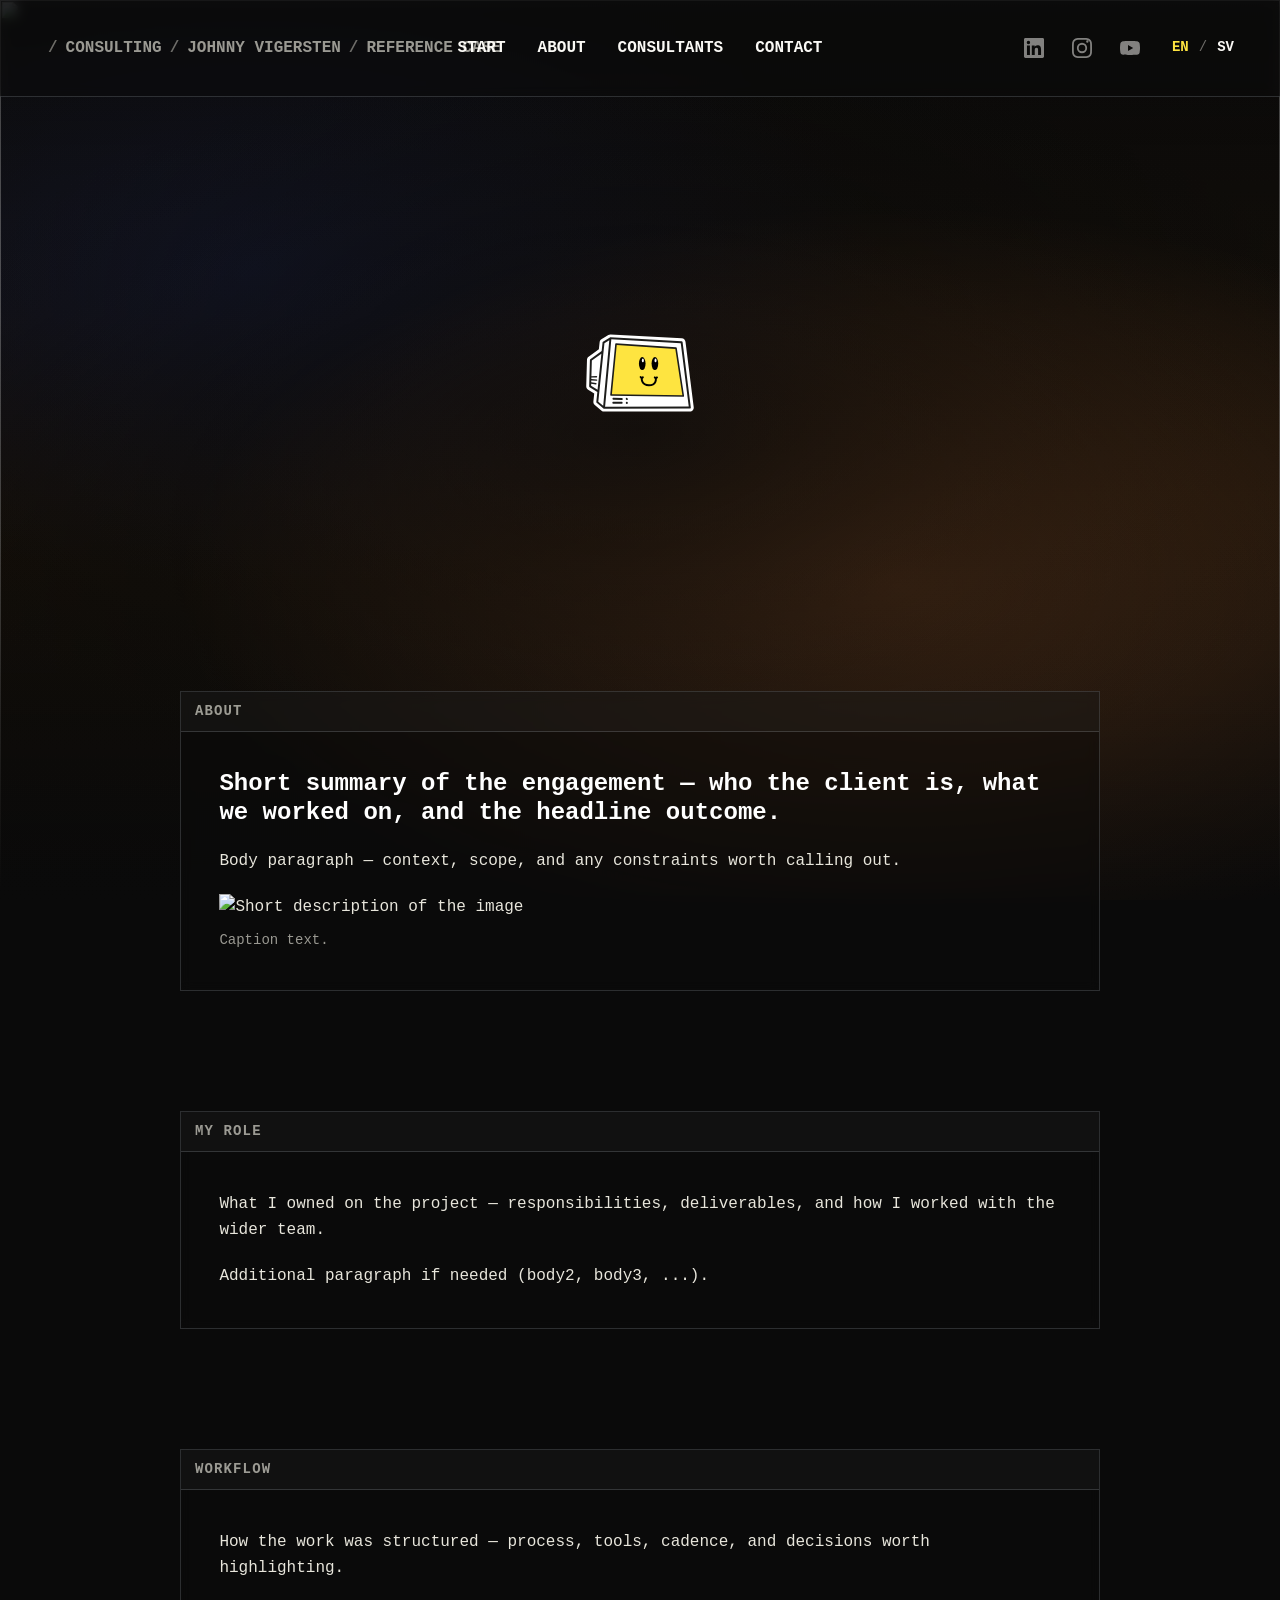
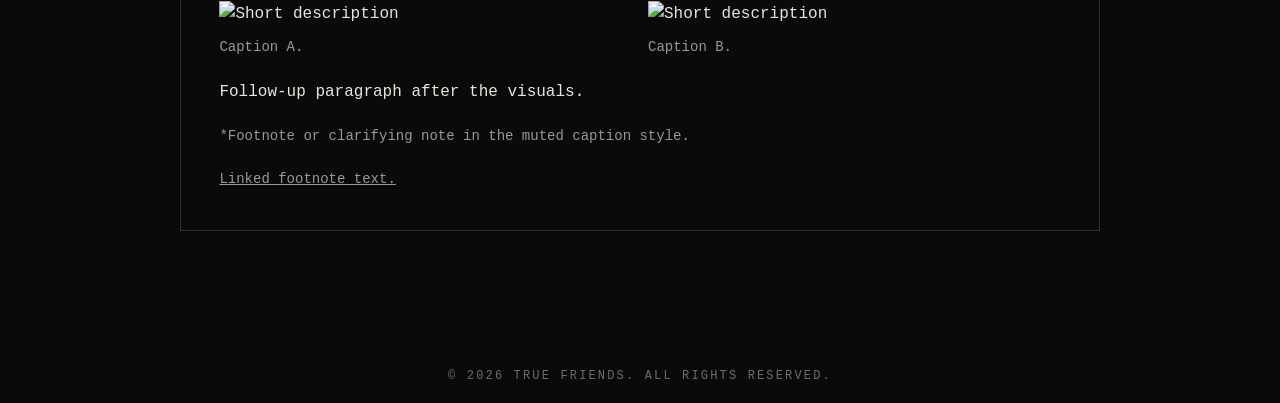
==== commit 52f627d0: "put the consulting wordmark and navbar mark in chrome The wordmark is now artwork with a chrome line" ====
--- a/reference-cases/template.html
+++ b/reference-cases/template.html
@@ -54,10 +54,8 @@
     <div class="nav__inner">
         <div class="nav__crumbs">
             <a href="../index.html" class="nav__brand" aria-label="True Friends home" data-i18n-aria-label="aria.home">
-                <img class="nav__brand-logo" src="../img/studio-navbar-smiley-noborder.svg" alt=""
-                width="1955" height="1491" decoding="async">
-                <img class="nav__brand-logo nav__brand-logo--hover" src="../img/studio-navbar-smiley-back-noborder.svg" alt=""
-                width="1955" height="1491" decoding="async" aria-hidden="true">
+                <img class="nav__brand-logo" src="../img/tf-smiley-chrome-transparent.webp" alt=""
+                width="1200" height="553" decoding="async">
             </a>
             <span class="nav__crumb-sep" aria-hidden="true">/</span>
             <a href="../index.html" class="nav__crumb-link" data-i18n="hero.consulting">Consulting</a>
--- a/css/base.css
+++ b/css/base.css
@@ -71,6 +71,12 @@
   --container-padding: clamp(1.25rem, 4vw, 2.5rem);
   --section-gap: clamp(5rem, 10vw, 7.5rem);
   --nav-height: 72px;
+  /* Extra air above the brand hero's content, on top of its own padding-top,
+     so it matches the studio hero. Studio was getting this from a leaky icon
+     sprite that opened a 150px band above its nav; that band is collapsed
+     there now and the space has been reassigned to the hero on both sites,
+     which puts the two heroes at the same distance from their navbars. */
+  --hero-top-air: 150px;
 
   --control-height: 48px;
 
@@ -417,34 +423,35 @@
 .nav__right  { grid-column: 3; justify-self: end; display: flex; align-items: center; gap: 20px; }
 
 .nav__brand {
-  display: inline-grid;
+  display: inline-flex;
   align-items: center;
   justify-self: start;
-  /* Keeps each of the two mark images at its own width. The pair are drawn to
-     match but their viewBoxes differ by a unit — 297x298 against 298x298 — so
-     the default stretch would widen the narrower one to the column and skew
-     it. Centring lets both hold their true ratio. */
-  justify-items: center;
-}
-
-/* Two copies of the mark stacked in one grid cell: the resting smiley
-   underneath, the winking one on top at zero opacity, faded in on hover.
-   They are drawn to the same ink box — measured at 297.95 and 297.86 units
-   tall, 0.03% apart — so the swap reads as instant.
-
-   No colour maths, mask or filter: CSS cannot recolour the fills inside an
-   <img>, and masking these failed because their root is width="100%"
-   height="100%", so neither carries an intrinsic size. Two files sidesteps
-   it. */
+}
+
+/* The chrome smiley — the landing's hero mark, reduced to the navbar. It is a
+   bitmap because that is the only cut of it there is; the two SVG drawings it
+   replaces were vector, so this is the one mark on the site that is not.
+
+   The clamp is the one the square mark used, unchanged. The sphere is 96% of
+   the artwork's height and it is the orbital rings that make the file 2.17:1,
+   so holding the same height holds the face the size it was and only the box
+   gets wider. Sized by width instead it would have shrunk the face by half.
+
+   Hover is a plain opacity fade. The old effect faded in a second drawing, a
+   winking face; there is no second cut of this artwork and nothing to draw one
+   from that would register against a rendered chrome ball with its own
+   shading. Fading the mark itself still says what the swap said — that this is
+   a link and it has noticed the pointer.
+
+   --duration-fast is 0ms under prefers-reduced-motion, so the fade collapses
+   along with the rest of the site's transitions. */
 .nav__brand-logo {
-  grid-area: 1 / 1;
   height: clamp(18.42px, 2.412vw, 24.12px);
   width: auto;
-}
-
-.nav__brand-logo--hover { opacity: 0; }
-
-.nav__brand:hover .nav__brand-logo--hover { opacity: 1; }
+  transition: opacity var(--duration-fast) var(--ease-out);
+}
+
+.nav__brand:hover .nav__brand-logo { opacity: 0.72; }
 
 .nav__crumb-sep {
   font-weight: 700;
--- a/css/case.css
+++ b/css/case.css
@@ -5,7 +5,7 @@
    two read as the same section minus the chrome box. */
 .hero--blog {
   min-height: auto;
-  padding: clamp(8rem, 14vw, 12rem) 0 clamp(6rem, 12vw, 10rem);
+  padding: calc(clamp(8rem, 14vw, 12rem) + var(--hero-top-air)) 0 clamp(6rem, 12vw, 10rem);
   align-items: stretch;
 }
 
